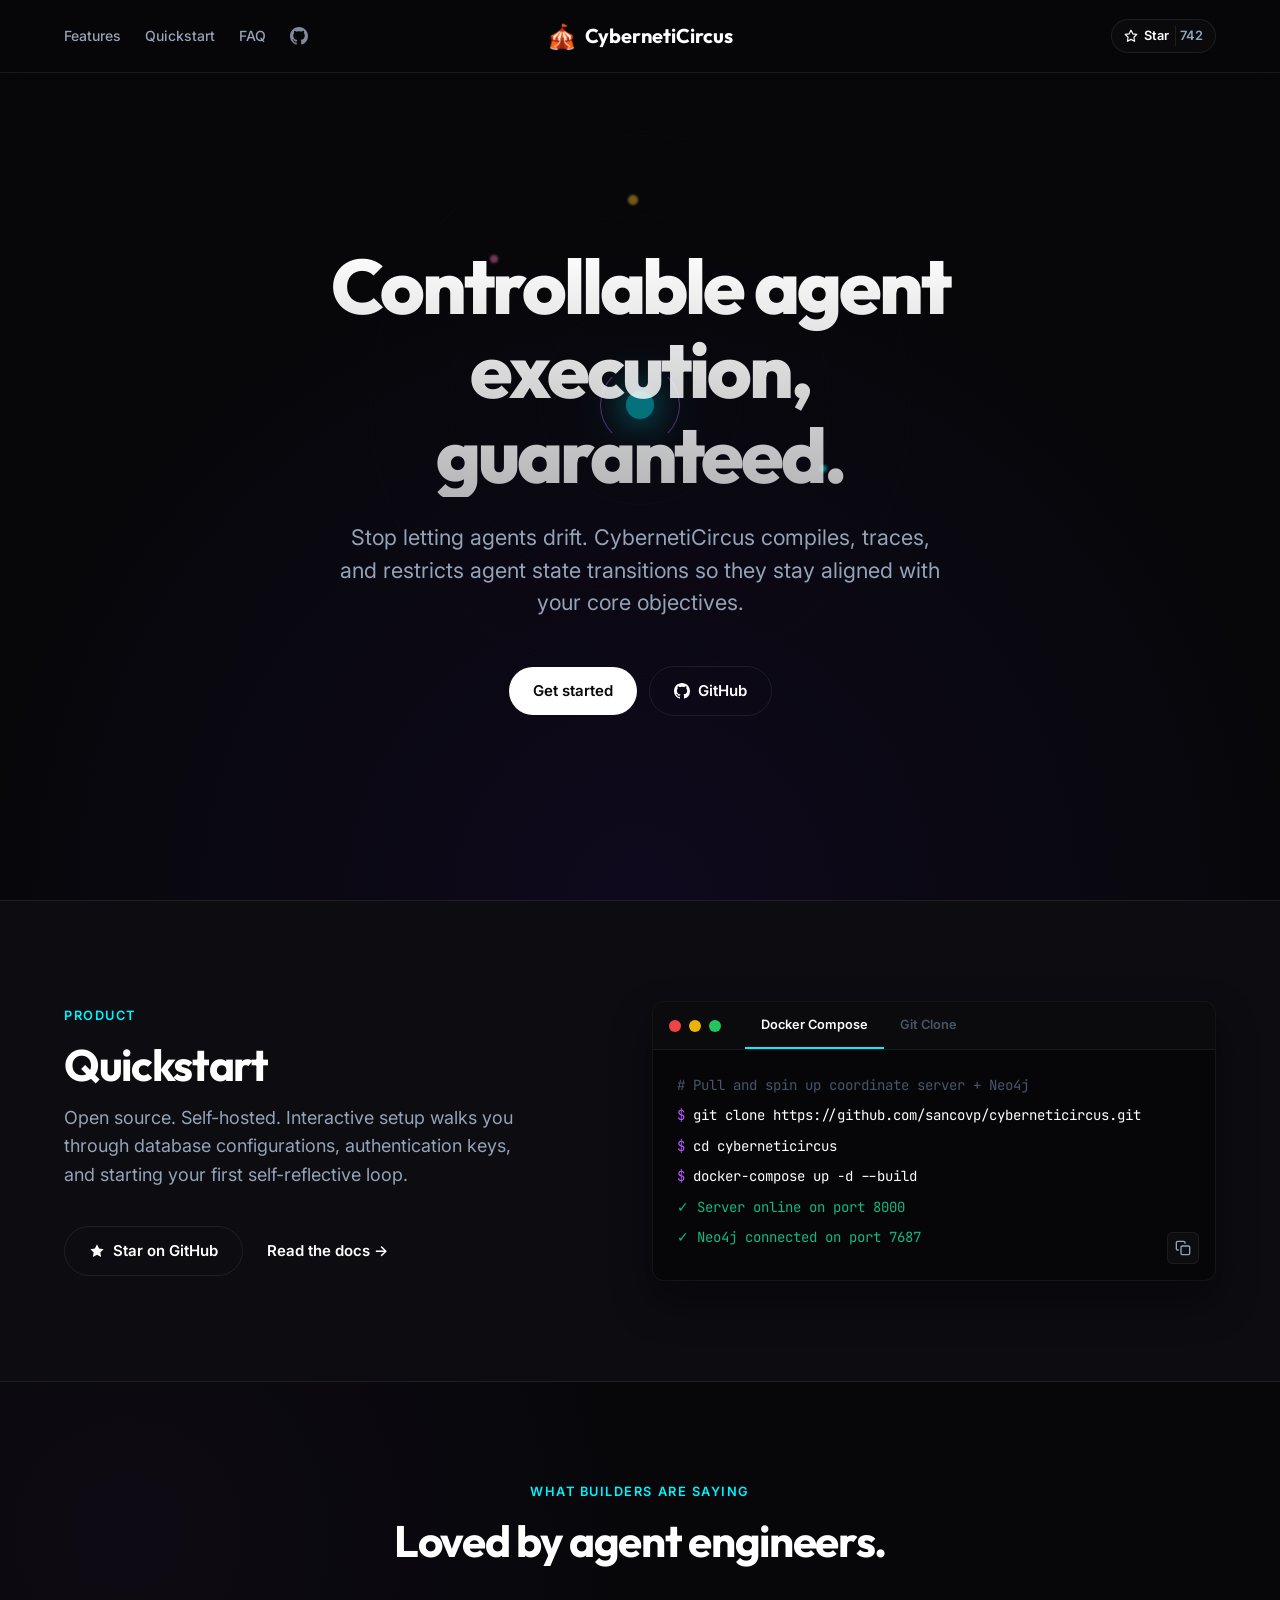
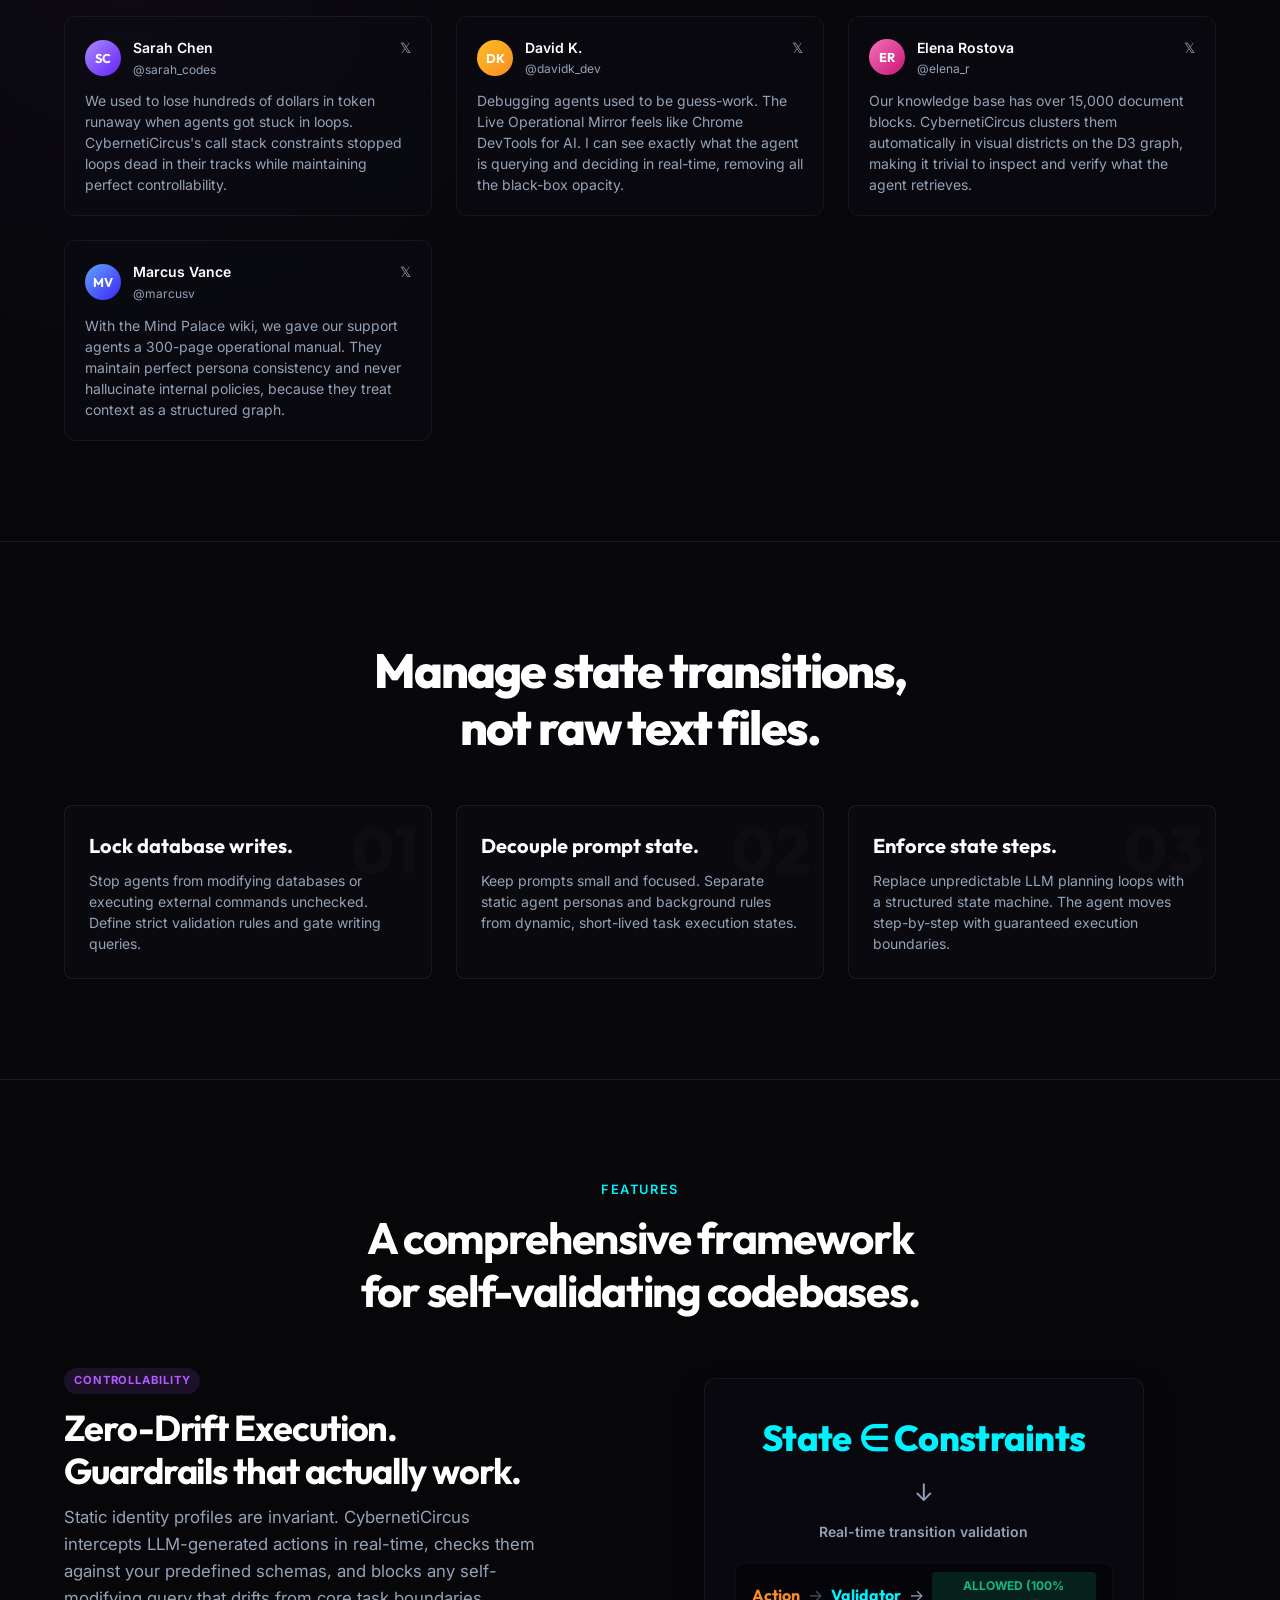
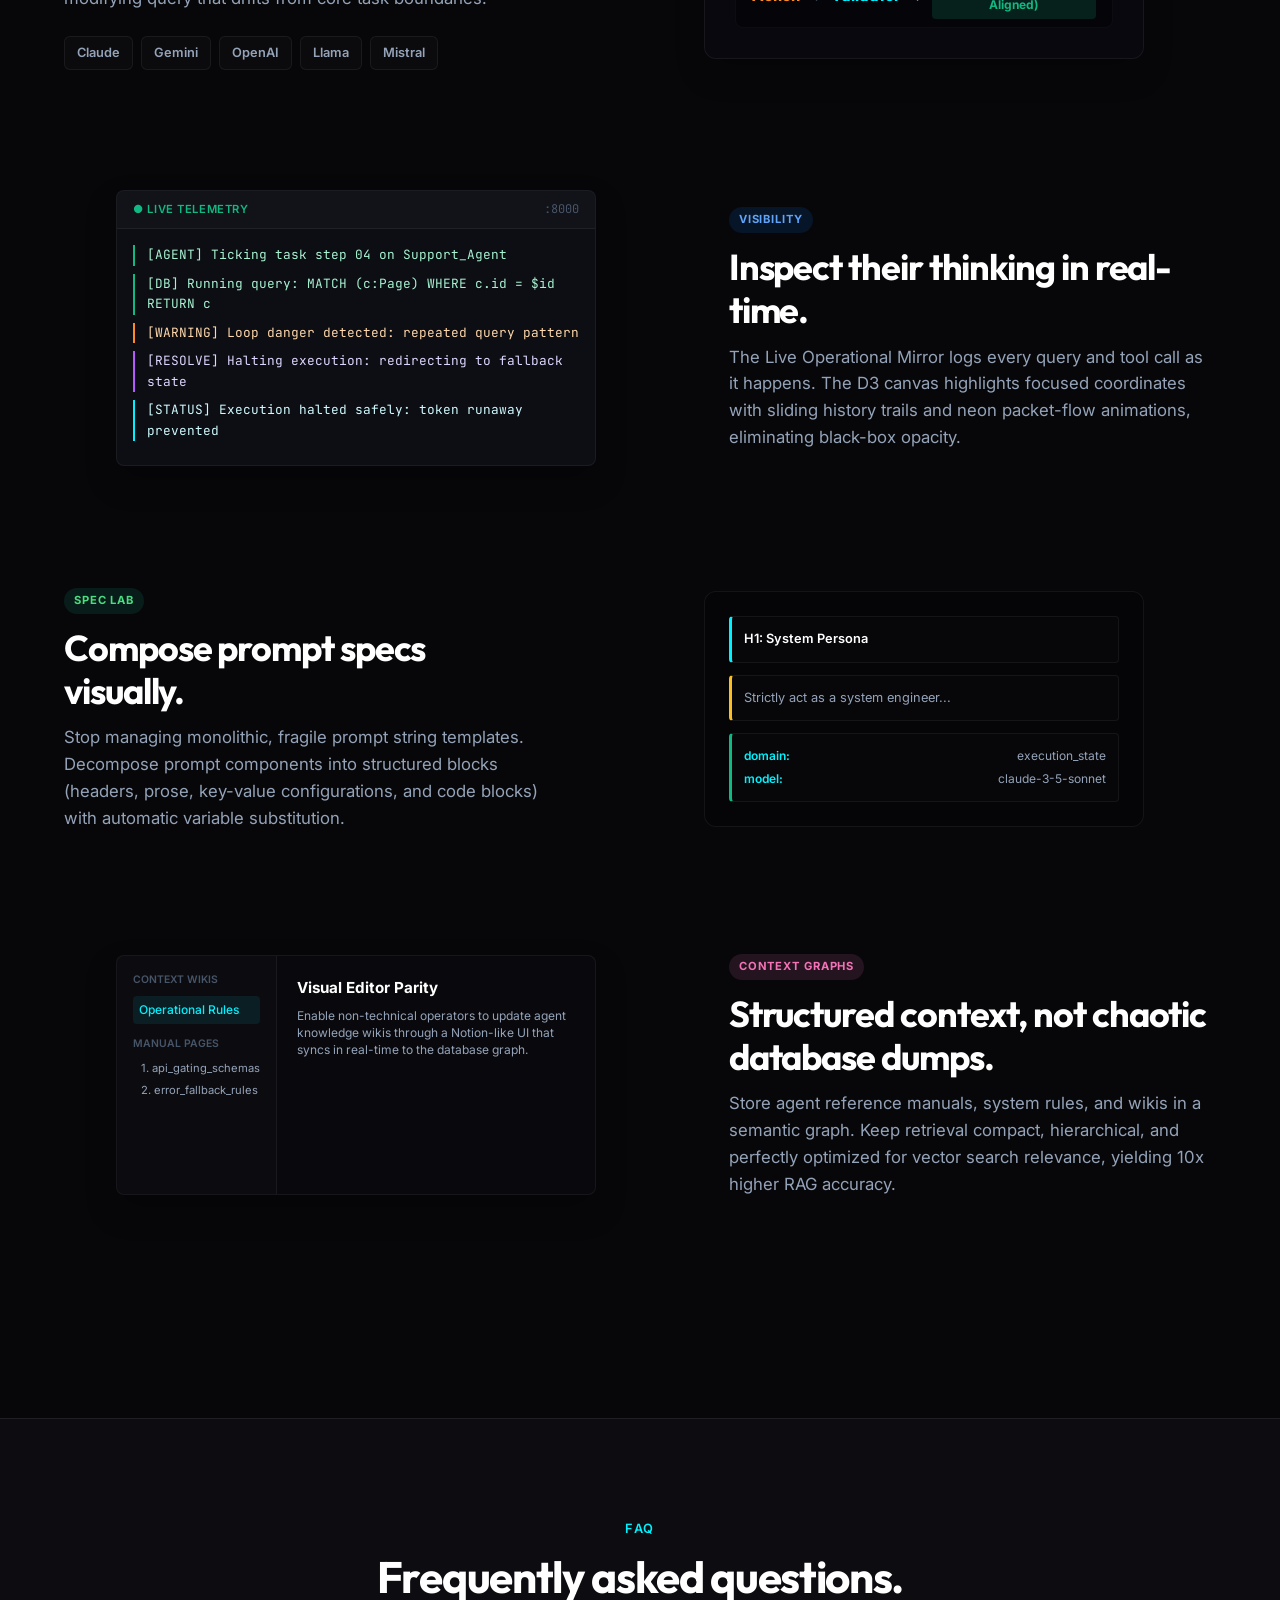
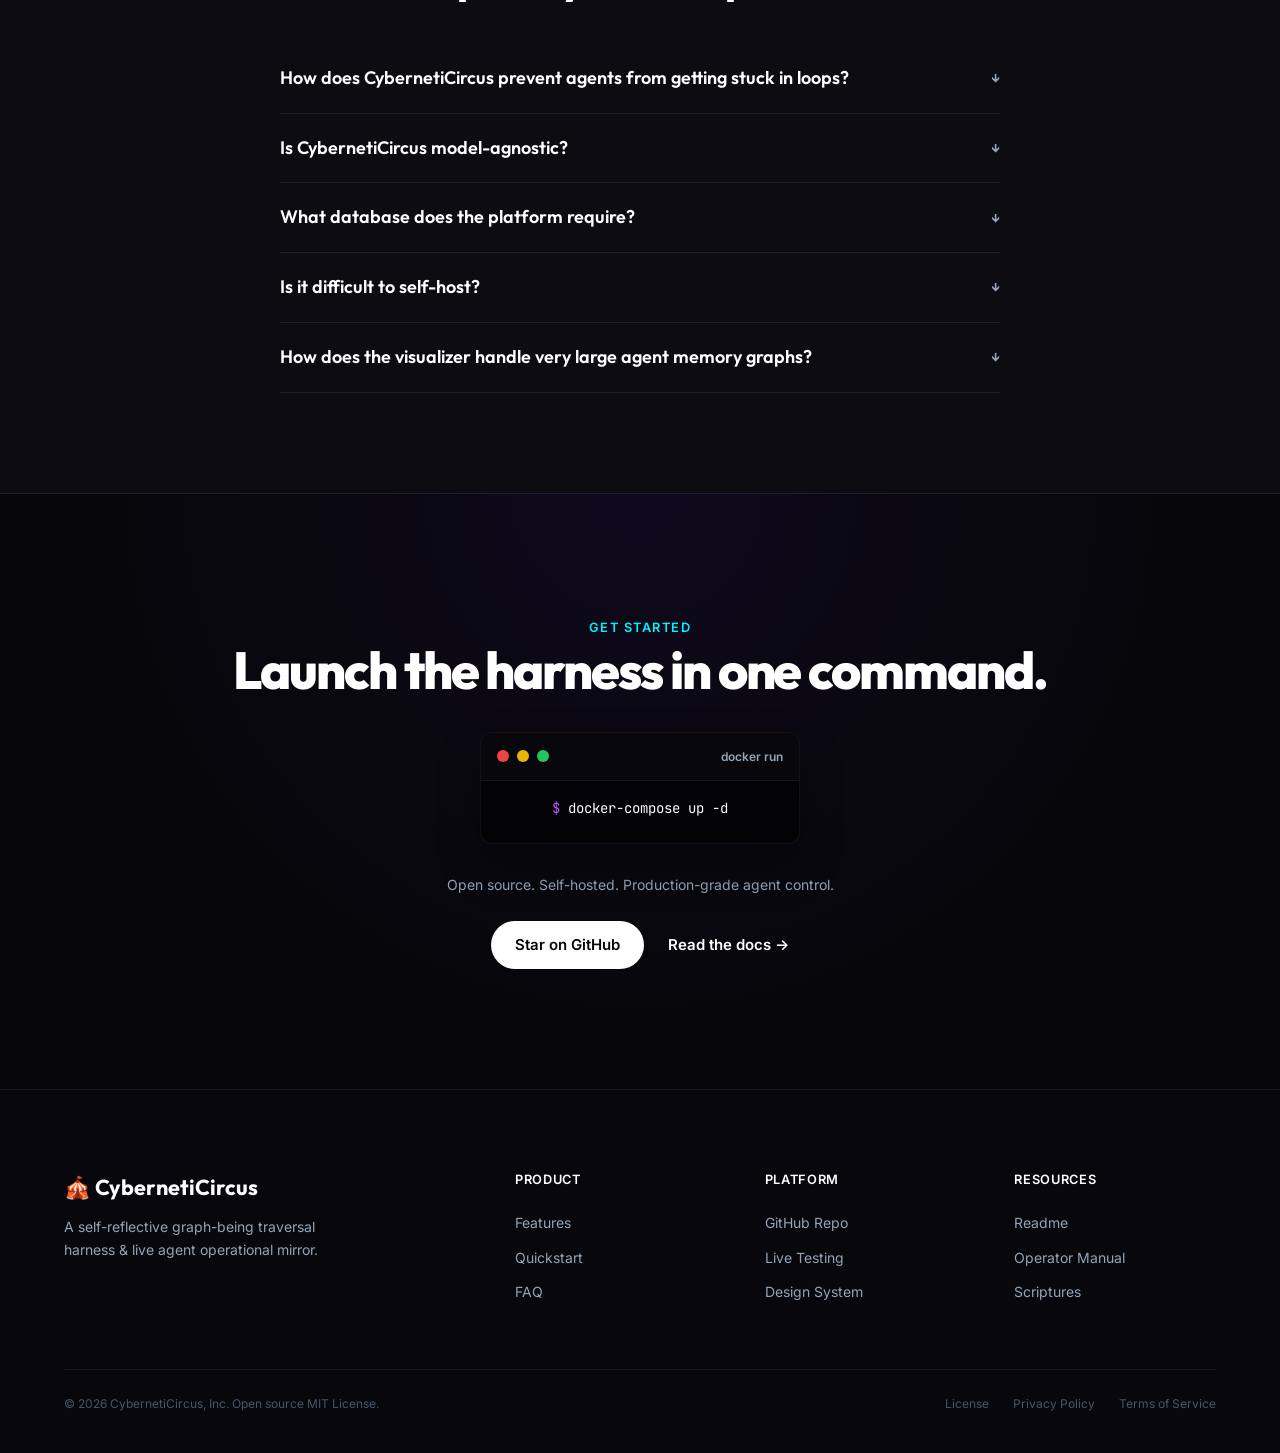
==== landing/index.html @ 1109c835 "feat(landing): add official belief-targeted landing page modeled after paperclip.ing" ====
<!DOCTYPE html>
<html lang="en" data-theme="dark">
<head>
    <meta charset="UTF-8">
    <meta name="viewport" content="width=device-width, initial-scale=1.0">
    <meta name="description" content="Controllable AI agent execution, guaranteed. Compile, trace, and restrict agent state transitions with the CybernetiCircus open-source self-hosted harness.">
    <title>CybernetiCircus – Controllable AI Agent Execution & Live Operational Mirror</title>
    <!-- Fonts -->
    <link rel="preconnect" href="https://fonts.googleapis.com">
    <link rel="preconnect" href="https://fonts.gstatic.com" crossorigin>
    <link href="https://fonts.googleapis.com/css2?family=Inter:wght@400;500;600&family=Outfit:wght@500;600;700;800&family=JetBrains+Mono:wght@400;500&display=swap" rel="stylesheet">
    <link rel="stylesheet" href="style.css">
</head>
<body>
    <!-- HEADER NAVBAR -->
    <nav class="navbar">
        <div class="navbar-inner">
            <div class="navbar-left">
                <a href="#features" class="navbar-link">Features</a>
                <a href="#quickstart" class="navbar-link">Quickstart</a>
                <a href="#faq" class="navbar-link">FAQ</a>
                <a href="https://github.com/sancovp/cyberneticircus" class="navbar-link navbar-link-icon" aria-label="GitHub" target="_blank">
                    <svg width="18" height="18" viewBox="0 0 24 24" fill="currentColor">
                        <path d="M12 0C5.37 0 0 5.37 0 12c0 5.31 3.435 9.795 8.205 11.385.6.105.825-.255.825-.57 0-.285-.015-1.23-.015-2.235-3.015.555-3.795-.735-4.035-1.41-.135-.345-.72-1.41-1.23-1.695-.42-.225-1.02-.78-.015-.795.945-.015 1.62.87 1.845 1.23 1.08 1.815 2.805 1.305 3.495.99.105-.78.42-1.305.765-1.605-2.67-.3-5.46-1.335-5.46-5.925 0-1.305.465-2.385 1.23-3.225-.12-.3-.54-1.53.12-3.18 0 0 1.005-.315 3.3 1.23.96-.27 1.98-.405 3-.405s2.04.135 3 .405c2.295-1.56 3.3-1.23 3.3-1.23.66 1.65.24 2.88.12 3.18.765.84 1.23 1.905 1.23 3.225 0 4.605-2.805 5.625-5.475 5.925.435.375.81 1.095.81 2.22 0 1.605-.015 2.895-.015 3.3 0 .315.225.69.825.57A12.02 12.02 0 0 0 24 12c0-6.63-5.37-12-12-12z"/>
                    </svg>
                </a>
            </div>
            <a href="#" class="navbar-logo">
                <span class="logo-emoji">🎪</span> CybernetiCircus
            </a>
            <div class="navbar-right">
                <a href="https://github.com/sancovp/cyberneticircus" class="navbar-cta" target="_blank">
                    <svg width="14" height="14" viewBox="0 0 24 24" fill="none" stroke="currentColor" stroke-width="2" stroke-linecap="round" stroke-linejoin="round">
                        <polygon points="12 2 15.09 8.26 22 9.27 17 14.14 18.18 21.02 12 17.77 5.82 21.02 7 14.14 2 9.27 8.91 8.26 12 2"/>
                    </svg>
                    Star <span class="navbar-cta-count">742</span>
                </a>
            </div>
        </div>
    </nav>

    <!-- HERO SECTION -->
    <section class="hero">
        <div class="hero-bg" aria-hidden="true">
            <!-- D3 concentric orbits animated simulation backdrop -->
            <div class="orbits-wrapper">
                <div class="orbit-center"></div>
                <div class="orbit-ring ring-1"></div>
                <div class="orbit-ring ring-2"></div>
                <div class="orbit-ring ring-3"></div>
                <div class="tech-scanner-bracket"></div>
                <!-- Floating particle orbs -->
                <div class="particle p-1"></div>
                <div class="particle p-2"></div>
                <div class="particle p-3"></div>
            </div>
        </div>

        <div class="hero-content">
            <h1 class="hero-title">Controllable agent execution,<br>guaranteed.</h1>
            <p class="hero-subtitle">Stop letting agents drift. CybernetiCircus compiles, traces, and restricts agent state transitions so they stay aligned with your core objectives.</p>
            <div class="hero-actions">
                <a href="#quickstart" class="btn btn-primary">Get started</a>
                <a href="https://github.com/sancovp/cyberneticircus" class="btn btn-secondary" target="_blank">
                    <svg width="16" height="16" viewBox="0 0 24 24" fill="currentColor" style="margin-right: 8px;">
                        <path d="M12 0C5.37 0 0 5.37 0 12c0 5.31 3.435 9.795 8.205 11.385.6.105.825-.255.825-.57 0-.285-.015-1.23-.015-2.235-3.015.555-3.795-.735-4.035-1.41-.135-.345-.72-1.41-1.23-1.695-.42-.225-1.02-.78-.015-.795.945-.015 1.62.87 1.845 1.23 1.08 1.815 2.805 1.305 3.495.99.105-.78.42-1.305.765-1.605-2.67-.3-5.46-1.335-5.46-5.925 0-1.305.465-2.385 1.23-3.225-.12-.3-.54-1.53.12-3.18 0 0 1.005-.315 3.3 1.23.96-.27 1.98-.405 3-.405s2.04.135 3 .405c2.295-1.56 3.3-1.23 3.3-1.23.66 1.65.24 2.88.12 3.18.765.84 1.23 1.905 1.23 3.225 0 4.605-2.805 5.625-5.475 5.925.435.375.81 1.095.81 2.22 0 1.605-.015 2.895-.015 3.3 0 .315.225.69.825.57A12.02 12.02 0 0 0 24 12c0-6.63-5.37-12-12-12z"/>
                    </svg>
                    GitHub
                </a>
            </div>
        </div>
    </section>

    <!-- QUICKSTART SECTION -->
    <section id="quickstart" class="quickstart-section">
        <div class="container">
            <div class="grid grid-2">
                <div class="quickstart-text">
                    <span class="section-label">PRODUCT</span>
                    <h2>Quickstart</h2>
                    <p class="section-description">Open source. Self-hosted. Interactive setup walks you through database configurations, authentication keys, and starting your first self-reflective loop.</p>
                    <div class="quickstart-actions">
                        <a href="https://github.com/sancovp/cyberneticircus" class="btn btn-secondary btn-icon" target="_blank">
                            <svg width="16" height="16" viewBox="0 0 24 24" fill="currentColor">
                                <polygon points="12 2 15.09 8.26 22 9.27 17 14.14 18.18 21.02 12 17.77 5.82 21.02 7 14.14 2 9.27 8.91 8.26 12 2"/>
                            </svg>
                            Star on GitHub
                        </a>
                        <a href="https://github.com/sancovp/cyberneticircus#quick-start--live-testing" class="docs-link" target="_blank">Read the docs &rarr;</a>
                    </div>
                </div>

                <!-- Terminal Mockup -->
                <div class="terminal-mockup">
                    <div class="terminal-header">
                        <div class="terminal-buttons">
                            <span class="t-btn close"></span>
                            <span class="t-btn minimize"></span>
                            <span class="t-btn expand"></span>
                        </div>
                        <div class="terminal-tabs">
                            <button class="terminal-tab active" data-tab="docker">Docker Compose</button>
                            <button class="terminal-tab" data-tab="git">Git Clone</button>
                        </div>
                    </div>
                    <div class="terminal-body">
                        <!-- Docker Tab -->
                        <div class="terminal-content active" id="terminal-docker">
                            <div class="code-line"><span class="c-comment"># Pull and spin up coordinate server + Neo4j</span></div>
                            <div class="code-line"><span class="c-prompt">$</span> <span class="c-cmd">git clone https://github.com/sancovp/cyberneticircus.git</span></div>
                            <div class="code-line"><span class="c-prompt">$</span> <span class="c-cmd">cd cyberneticircus</span></div>
                            <div class="code-line"><span class="c-prompt">$</span> <span class="c-cmd">docker-compose up -d --build</span></div>
                            <div class="code-line"><span class="c-success">✓ Server online on port 8000</span></div>
                            <div class="code-line"><span class="c-success">✓ Neo4j connected on port 7687</span></div>
                        </div>
                        <!-- Git Tab -->
                        <div class="terminal-content" id="terminal-git">
                            <div class="code-line"><span class="c-comment"># Install local python harness dependencies</span></div>
                            <div class="code-line"><span class="c-prompt">$</span> <span class="c-cmd">pip install -r requirements.txt</span></div>
                            <div class="code-line"><span class="c-prompt">$</span> <span class="c-cmd">python3 cyberneticircus/web_server.py</span></div>
                            <div class="code-line"><span class="c-success">✓ Hot-reload listening on http://localhost:8000</span></div>
                        </div>
                    </div>
                    <button class="terminal-copy-btn" id="terminal-copy-btn" title="Copy to clipboard">
                        <svg width="16" height="16" viewBox="0 0 24 24" fill="none" stroke="currentColor" stroke-width="2" stroke-linecap="round" stroke-linejoin="round">
                            <rect x="9" y="9" width="13" height="13" rx="2" ry="2"/>
                            <path d="M5 15H4a2 2 0 0 1-2-2V4a2 2 0 0 1 2-2h9a2 2 0 0 1 2 2v1"/>
                        </svg>
                    </button>
                </div>
            </div>
        </div>
    </section>

    <!-- TESTIMONIALS SECTION -->
    <section class="testimonials-section">
        <div class="container">
            <span class="section-label text-center block">WHAT BUILDERS ARE SAYING</span>
            <h2 class="text-center">Loved by agent engineers.</h2>
            
            <div class="testimonials-grid">
                <!-- Card 1 -->
                <div class="testimonial-card">
                    <div class="tc-header">
                        <div class="tc-user">
                            <div class="tc-avatar" style="background: linear-gradient(135deg, #a78bfa, #6721fa);">SC</div>
                            <div>
                                <h4 class="tc-name">Sarah Chen</h4>
                                <span class="tc-handle">@sarah_codes</span>
                            </div>
                        </div>
                        <span class="tc-icon">𝕏</span>
                    </div>
                    <p class="tc-text">We used to lose hundreds of dollars in token runaway when agents got stuck in loops. CybernetiCircus's call stack constraints stopped loops dead in their tracks while maintaining perfect controllability.</p>
                </div>

                <!-- Card 2 -->
                <div class="testimonial-card">
                    <div class="tc-header">
                        <div class="tc-user">
                            <div class="tc-avatar" style="background: linear-gradient(135deg, #fbbf24, #fb8b24);">DK</div>
                            <div>
                                <h4 class="tc-name">David K.</h4>
                                <span class="tc-handle">@davidk_dev</span>
                            </div>
                        </div>
                        <span class="tc-icon">𝕏</span>
                    </div>
                    <p class="tc-text">Debugging agents used to be guess-work. The Live Operational Mirror feels like Chrome DevTools for AI. I can see exactly what the agent is querying and deciding in real-time, removing all the black-box opacity.</p>
                </div>

                <!-- Card 3 -->
                <div class="testimonial-card">
                    <div class="tc-header">
                        <div class="tc-user">
                            <div class="tc-avatar" style="background: linear-gradient(135deg, #f472b6, #ca147b);">ER</div>
                            <div>
                                <h4 class="tc-name">Elena Rostova</h4>
                                <span class="tc-handle">@elena_r</span>
                            </div>
                        </div>
                        <span class="tc-icon">𝕏</span>
                    </div>
                    <p class="tc-text">Our knowledge base has over 15,000 document blocks. CybernetiCircus clusters them automatically in visual districts on the D3 graph, making it trivial to inspect and verify what the agent retrieves.</p>
                </div>

                <!-- Card 4 -->
                <div class="testimonial-card">
                    <div class="tc-header">
                        <div class="tc-user">
                            <div class="tc-avatar" style="background: linear-gradient(135deg, #60a5fa, #3c23fb);">MV</div>
                            <div>
                                <h4 class="tc-name">Marcus Vance</h4>
                                <span class="tc-handle">@marcusv</span>
                            </div>
                        </div>
                        <span class="tc-icon">𝕏</span>
                    </div>
                    <p class="tc-text">With the Mind Palace wiki, we gave our support agents a 300-page operational manual. They maintain perfect persona consistency and never hallucinate internal policies, because they treat context as a structured graph.</p>
                </div>
            </div>
        </div>
    </section>

    <!-- MOTIVATION ACCENT SECTION -->
    <section class="motivation-section">
        <div class="container text-center">
            <h2 class="motivation-title">Manage state transitions,<br>not raw text files.</h2>

            <div class="grid grid-3 mt-4">
                <div class="m-card">
                    <span class="m-card-num">01</span>
                    <h3>Lock database writes.</h3>
                    <p>Stop agents from modifying databases or executing external commands unchecked. Define strict validation rules and gate writing queries.</p>
                </div>
                <div class="m-card">
                    <span class="m-card-num">02</span>
                    <h3>Decouple prompt state.</h3>
                    <p>Keep prompts small and focused. Separate static agent personas and background rules from dynamic, short-lived task execution states.</p>
                </div>
                <div class="m-card">
                    <span class="m-card-num">03</span>
                    <h3>Enforce state steps.</h3>
                    <p>Replace unpredictable LLM planning loops with a structured state machine. The agent moves step-by-step with guaranteed execution boundaries.</p>
                </div>
            </div>
        </div>
    </section>

    <!-- FEATURES SECTION -->
    <section id="features" class="features-section">
        <div class="container">
            <span class="section-label text-center block">FEATURES</span>
            <h2 class="text-center">A comprehensive framework<br>for self-validating codebases.</h2>

            <!-- FEATURE 1: Zero-Drift Execution -->
            <div class="feature-row mt-4">
                <div class="feature-text">
                    <span class="feature-badge badge-lavender">CONTROLLABILITY</span>
                    <h3>Zero-Drift Execution.<br>Guardrails that actually work.</h3>
                    <p>Static identity profiles are invariant. CybernetiCircus intercepts LLM-generated actions in real-time, checks them against your predefined schemas, and blocks any self-modifying query that drifts from core task boundaries.</p>
                    <div class="icon-logos mt-2">
                        <div class="logo-box" title="Claude">Claude</div>
                        <div class="logo-box" title="Gemini">Gemini</div>
                        <div class="logo-box" title="OpenAI">OpenAI</div>
                        <div class="logo-box" title="Llama">Llama</div>
                        <div class="logo-box" title="Mistral">Mistral</div>
                    </div>
                </div>
                <div class="feature-visual">
                    <div class="formula-box">
                        <div class="formula-equation">State ∈ Constraints</div>
                        <div class="formula-arrow">&darr;</div>
                        <div class="formula-result">Real-time transition validation</div>
                        <!-- CSS transformation animation -->
                        <div class="transition-container">
                            <span class="letter j-layer">Action</span>
                            <span class="divider-slash">&rarr;</span>
                            <span class="letter ani-layer">Validator</span>
                            <span class="arrow-right">&rarr;</span>
                            <span class="badge-success">ALLOWED (100% Aligned)</span>
                        </div>
                    </div>
                </div>
            </div>

            <!-- FEATURE 2: Operational Mirror -->
            <div class="feature-row reverse mt-4">
                <div class="feature-text">
                    <span class="feature-badge badge-blue">VISIBILITY</span>
                    <h3>Inspect their thinking in real-time.</h3>
                    <p>The Live Operational Mirror logs every query and tool call as it happens. The D3 canvas highlights focused coordinates with sliding history trails and neon packet-flow animations, eliminating black-box opacity.</p>
                </div>
                <div class="feature-visual">
                    <div class="mirror-mockup">
                        <div class="mm-top">
                            <span class="mm-status">● LIVE TELEMETRY</span>
                            <span class="mm-port">:8000</span>
                        </div>
                        <div class="mm-body">
                            <div class="log-line success">[AGENT] Ticking task step 04 on Support_Agent</div>
                            <div class="log-line success">[DB] Running query: MATCH (c:Page) WHERE c.id = $id RETURN c</div>
                            <div class="log-line warning">[WARNING] Loop danger detected: repeated query pattern</div>
                            <div class="log-line action">[RESOLVE] Halting execution: redirecting to fallback state</div>
                            <div class="log-line info">[STATUS] Execution halted safely: token runaway prevented</div>
                        </div>
                    </div>
                </div>
            </div>

            <!-- FEATURE 3: Spec Lab Composer -->
            <div class="feature-row mt-4">
                <div class="feature-text">
                    <span class="feature-badge badge-green">SPEC LAB</span>
                    <h3>Compose prompt specs visually.</h3>
                    <p>Stop managing monolithic, fragile prompt string templates. Decompose prompt components into structured blocks (headers, prose, key-value configurations, and code blocks) with automatic variable substitution.</p>
                </div>
                <div class="feature-visual">
                    <div class="spec-lab-grid">
                        <div class="sl-block sl-header">H1: System Persona</div>
                        <div class="sl-block sl-text">Strictly act as a system engineer...</div>
                        <div class="sl-block sl-kv">
                            <div class="sl-kv-row"><span>domain:</span><span>execution_state</span></div>
                            <div class="sl-kv-row"><span>model:</span><span>claude-3-5-sonnet</span></div>
                        </div>
                    </div>
                </div>
            </div>

            <!-- FEATURE 4: Mind Palace Wiki -->
            <div class="feature-row reverse mt-4">
                <div class="feature-text">
                    <span class="feature-badge badge-pink">CONTEXT GRAPHS</span>
                    <h3>Structured context, not chaotic database dumps.</h3>
                    <p>Store agent reference manuals, system rules, and wikis in a semantic graph. Keep retrieval compact, hierarchical, and perfectly optimized for vector search relevance, yielding 10x higher RAG accuracy.</p>
                </div>
                <div class="feature-visual">
                    <div class="mindpalace-mockup">
                        <div class="mp-sidebar">
                            <div class="mp-section-title">Context Wikis</div>
                            <div class="mp-item active">Operational Rules</div>
                            <div class="mp-section-title">Manual Pages</div>
                            <div class="mp-subitem">1. api_gating_schemas</div>
                            <div class="mp-subitem">2. error_fallback_rules</div>
                        </div>
                        <div class="mp-body">
                            <h4>Visual Editor Parity</h4>
                            <p>Enable non-technical operators to update agent knowledge wikis through a Notion-like UI that syncs in real-time to the database graph.</p>
                        </div>
                    </div>
                </div>
            </div>
        </div>
    </section>

    <!-- FAQ SECTION -->
    <section id="faq" class="faq-section">
        <div class="container">
            <span class="section-label text-center block">FAQ</span>
            <h2 class="text-center">Frequently asked questions.</h2>

            <div class="faq-accordion">
                <details class="faq-item">
                    <summary class="faq-question">How does CybernetiCircus prevent agents from getting stuck in loops? <span class="faq-arrow">&darr;</span></summary>
                    <div class="faq-answer">
                        <p>We wrap agent actions in structured state machine traversal steps. If an agent repeats queries or exceeds pre-defined turn boundaries, the call stack is automatically halted or redirected to a fallback state, preventing runaway token costs.</p>
                    </div>
                </details>

                <details class="faq-item">
                    <summary class="faq-question">Is CybernetiCircus model-agnostic? <span class="faq-arrow">&darr;</span></summary>
                    <div class="faq-answer">
                        <p>Yes. It operates as an execution middleware layer. You can use any foundation LLM (Claude, Gemini, OpenAI, or local models) to generate decisions, while CybernetiCircus validates and tracks state transitions in the graph database.</p>
                    </div>
                </details>

                <details class="faq-item">
                    <summary class="faq-question">What database does the platform require? <span class="faq-arrow">&darr;</span></summary>
                    <div class="faq-answer">
                        <p>It runs natively on Neo4j to store agent identities, state machines, and wiki pages as a unified graph. This allows the visualizer to map relationships and page satellite clusters dynamically.</p>
                    </div>
                </details>

                <details class="faq-item">
                    <summary class="faq-question">Is it difficult to self-host? <span class="faq-arrow">&darr;</span></summary>
                    <div class="faq-answer">
                        <p>No. The entire system is packaged in a single-command docker-compose stack. Running <code>docker-compose up -d --build</code> boots the web server, D3 visualizer canvas, and Neo4j database instances instantly.</p>
                    </div>
                </details>

                <details class="faq-item">
                    <summary class="faq-question">How does the visualizer handle very large agent memory graphs? <span class="faq-arrow">&darr;</span></summary>
                    <div class="faq-answer">
                        <p>It uses specialized D3 clustering forces to organize wiki pages, document blocks, and agent state nodes into visual districts, preventing the layout from becoming a cluttered hairball and keeping retrieval fast.</p>
                    </div>
                </details>
            </div>
        </div>
    </section>

    <!-- FOOTER HERO CTA -->
    <section class="footer-cta">
        <div class="container text-center">
            <span class="section-label">GET STARTED</span>
            <h2>Launch the harness in one command.</h2>
            
            <div class="terminal-mockup footer-terminal">
                <div class="terminal-header">
                    <div class="terminal-buttons">
                        <span class="t-btn close"></span>
                        <span class="t-btn minimize"></span>
                        <span class="t-btn expand"></span>
                    </div>
                    <span class="terminal-title">docker run</span>
                </div>
                <div class="terminal-body">
                    <div class="code-line"><span class="c-prompt">$</span> <span class="c-cmd">docker-compose up -d</span></div>
                </div>
            </div>

            <p class="footer-cta-sub text-center">Open source. Self-hosted. Production-grade agent control.</p>
            <div class="footer-cta-actions">
                <a href="https://github.com/sancovp/cyberneticircus" class="btn btn-primary" target="_blank">Star on GitHub</a>
                <a href="https://github.com/sancovp/cyberneticircus#readme" class="docs-link" target="_blank">Read the docs &rarr;</a>
            </div>
        </div>
    </section>

    <!-- FOOTER -->
    <footer class="footer">
        <div class="container">
            <div class="footer-columns">
                <div class="footer-col brand">
                    <span class="footer-wordmark">🎪 CybernetiCircus</span>
                    <p class="footer-description">A self-reflective graph-being traversal harness & live agent operational mirror.</p>
                </div>
                <div class="footer-col">
                    <h5 class="footer-col-heading">Product</h5>
                    <a href="#features">Features</a>
                    <a href="#quickstart">Quickstart</a>
                    <a href="#faq">FAQ</a>
                </div>
                <div class="footer-col">
                    <h5 class="footer-col-heading">Platform</h5>
                    <a href="https://github.com/sancovp/cyberneticircus" target="_blank">GitHub Repo</a>
                    <a href="https://github.com/sancovp/cyberneticircus#quick-start--live-testing" target="_blank">Live Testing</a>
                    <a href="https://github.com/sancovp/cyberneticircus/blob/main/DESIGN.md" target="_blank">Design System</a>
                </div>
                <div class="footer-col">
                    <h5 class="footer-col-heading">Resources</h5>
                    <a href="https://github.com/sancovp/cyberneticircus/blob/main/README.md" target="_blank">Readme</a>
                    <a href="https://github.com/sancovp/cyberneticircus/blob/main/OPERATOR_MANUAL.md" target="_blank">Operator Manual</a>
                    <a href="https://github.com/sancovp/cyberneticircus/blob/main/MYTH.md" target="_blank">Scriptures</a>
                </div>
            </div>

            <div class="footer-bottom">
                <span class="footer-copy">&copy; 2026 CybernetiCircus, Inc. Open source MIT License.</span>
                <div class="footer-bottom-links">
                    <a href="https://github.com/sancovp/cyberneticircus/blob/main/LICENSE" target="_blank">License</a>
                    <a href="#">Privacy Policy</a>
                    <a href="#">Terms of Service</a>
                </div>
            </div>
        </div>
    </footer>

    <!-- INTERACTIVE TAB & COPY SCRIPT -->
    <script>
        // Terminal Tab Switching
        document.querySelectorAll('.terminal-tab').forEach(tab => {
            tab.addEventListener('click', () => {
                // Remove active classes
                document.querySelectorAll('.terminal-tab').forEach(t => t.classList.remove('active'));
                document.querySelectorAll('.terminal-content').forEach(c => c.classList.remove('active'));
                
                // Add active to current
                tab.classList.add('active');
                const target = tab.dataset.tab;
                document.getElementById(`terminal-${target}`).classList.add('active');
            });
        });

        // Copy Terminal Command
        const copyBtn = document.getElementById('terminal-copy-btn');
        if (copyBtn) {
            copyBtn.addEventListener('click', () => {
                const activeContent = document.querySelector('.terminal-content.active');
                if (activeContent) {
                    // Extract commands (lines starting with $)
                    const commands = Array.from(activeContent.querySelectorAll('.code-line'))
                        .map(line => line.textContent)
                        .filter(text => text.startsWith('$'))
                        .map(text => text.substring(2).trim())
                        .join('\n');
                        
                    navigator.clipboard.writeText(commands).then(() => {
                        const originalSvg = copyBtn.innerHTML;
                        // Show check icon
                        copyBtn.innerHTML = `
                            <svg width="16" height="16" viewBox="0 0 24 24" fill="none" stroke="#10b981" stroke-width="2" stroke-linecap="round" stroke-linejoin="round">
                                <polyline points="20 6 9 17 4 12"/>
                            </svg>
                        `;
                        setTimeout(() => {
                            copyBtn.innerHTML = originalSvg;
                        }, 2000);
                    }).catch(err => {
                        console.error('Failed to copy command:', err);
                    });
                }
            });
        }
    </script>
</body>
</html>
---- landing/style.css ----
/* ============================================================================
   CYBERNETICIRCUS LANDING PAGE STYLESHEET
   ============================================================================ */

:root {
    /* Color Palette */
    --bg: #07070a;
    --card-bg: rgba(13, 13, 22, 0.45);
    --card-border: rgba(255, 255, 255, 0.06);
    --ink-t: #ffffff;
    --mono: #94a3b8;
    --mono-dark: #475569;
    --rule: rgba(255, 255, 255, 0.08);
    
    /* Gnostic Neon Accent Spectrum */
    --neon-cyan: #00f2fe;
    --neon-lavender: #b45aff;
    --neon-pink: #f472b6;
    --neon-yellow: #fbbf24;
    --neon-blue: #3c23fb;
    --neon-orange: #fb8b24;
    
    /* Typography */
    --font-sans: 'Inter', sans-serif;
    --font-title: 'Outfit', sans-serif;
    --font-mono: 'JetBrains Mono', monospace;
    
    /* Spacing & Transitions */
    --space-sm: 0.75rem;
    --space-md: 1.5rem;
    --space-lg: 3rem;
    --t-smooth: cubic-bezier(0.16, 1, 0.3, 1);
}

/* ============================================================================
   RESET & BASICS
   ============================================================================ */
* {
    margin: 0;
    padding: 0;
    box-sizing: border-box;
}

html {
    scroll-behavior: smooth;
    background-color: var(--bg);
    color: var(--ink-t);
    font-family: var(--font-sans);
    line-height: 1.6;
    -webkit-font-smoothing: antialiased;
}

body {
    overflow-x: hidden;
}

a {
    color: inherit;
    text-decoration: none;
}

.container {
    max-width: 1200px;
    margin: 0 auto;
    padding: 0 var(--space-md);
    width: 100%;
}

.grid {
    display: grid;
    gap: var(--space-md);
}

.grid-2 {
    grid-template-columns: repeat(2, 1fr);
}

.grid-3 {
    grid-template-columns: repeat(3, 1fr);
}

.text-center { text-align: center; }
.block { display: block; }
.mt-1 { margin-top: var(--space-sm); }
.mt-2 { margin-top: var(--space-md); }
.mt-4 { margin-top: var(--space-lg); }
.full-width { width: 100%; }

/* ============================================================================
   BUTTONS
   ============================================================================ */
.btn {
    display: inline-flex;
    align-items: center;
    justify-content: center;
    padding: 0.75rem 1.5rem;
    border-radius: 9999px;
    font-weight: 600;
    font-family: var(--font-sans);
    font-size: 0.9375rem;
    transition: all 0.2s var(--t-smooth);
    cursor: pointer;
}

.btn-primary {
    background-color: var(--ink-t);
    color: var(--bg);
}

.btn-primary:hover {
    background-color: #e2e8f0;
    transform: translateY(-1px);
    box-shadow: 0 0 20px rgba(255, 255, 255, 0.15);
}

.btn-secondary {
    background-color: transparent;
    border: 1px solid var(--rule);
    color: var(--ink-t);
}

.btn-secondary:hover {
    background-color: rgba(255, 255, 255, 0.04);
    border-color: var(--mono);
    transform: translateY(-1px);
}

.btn-icon {
    gap: 8px;
}

/* ============================================================================
   STICKY NAVBAR
   ============================================================================ */
.navbar {
    position: fixed;
    top: 0;
    left: 0;
    width: 100%;
    z-index: 1000;
    background: rgba(7, 7, 10, 0.65);
    backdrop-filter: blur(16px);
    -webkit-backdrop-filter: blur(16px);
    border-bottom: 1px solid var(--rule);
    transition: background 0.3s ease;
}

.navbar-inner {
    max-width: 1200px;
    margin: 0 auto;
    padding: 0 var(--space-md);
    height: 72px;
    display: flex;
    align-items: center;
    justify-content: space-between;
}

.navbar-left {
    display: flex;
    align-items: center;
    gap: var(--space-md);
}

.navbar-link {
    font-size: 0.875rem;
    color: var(--mono);
    font-weight: 500;
    transition: color 0.15s ease;
    display: flex;
    align-items: center;
}

.navbar-link:hover {
    color: var(--ink-t);
}

.navbar-link-icon {
    color: var(--mono);
    opacity: 0.85;
}

.navbar-link-icon:hover {
    opacity: 1;
}

.navbar-logo {
    font-family: var(--font-title);
    font-size: 1.25rem;
    font-weight: 700;
    color: var(--ink-t);
    display: flex;
    align-items: center;
    gap: 8px;
    position: absolute;
    left: 50%;
    transform: translateX(-50%);
}

.logo-emoji {
    font-size: 1.5rem;
}

.navbar-right {
    display: flex;
    align-items: center;
}

.navbar-cta {
    display: inline-flex;
    align-items: center;
    gap: 6px;
    font-size: 0.8rem;
    font-weight: 600;
    padding: 6px 12px;
    border: 1px solid var(--rule);
    border-radius: 9999px;
    background: rgba(255, 255, 255, 0.02);
    transition: all 0.2s var(--t-smooth);
}

.navbar-cta:hover {
    background: rgba(255, 255, 255, 0.05);
    border-color: var(--neon-cyan);
    box-shadow: 0 0 10px rgba(0, 242, 254, 0.2);
}

.navbar-cta-count {
    color: var(--mono);
    padding-left: 4px;
    border-left: 1px solid var(--rule);
}

/* ============================================================================
   HERO SECTION
   ============================================================================ */
.hero {
    min-height: 100vh;
    padding-top: 140px;
    padding-bottom: 80px;
    display: flex;
    align-items: center;
    justify-content: center;
    position: relative;
    text-align: center;
    background: radial-gradient(circle at center bottom, rgba(103, 33, 250, 0.08) 0%, transparent 60%);
}

.hero-bg {
    position: absolute;
    inset: 0;
    z-index: 1;
    overflow: hidden;
    pointer-events: none;
}

/* D3 Concentric Orbits Simulation */
.orbits-wrapper {
    position: absolute;
    top: 45%;
    left: 50%;
    transform: translate(-50%, -50%);
    width: 600px;
    height: 600px;
    opacity: 0.45;
}

.orbit-center {
    position: absolute;
    top: 50%;
    left: 50%;
    transform: translate(-50%, -50%);
    width: 28px;
    height: 28px;
    border-radius: 50%;
    background-color: var(--neon-cyan);
    box-shadow: 0 0 30px var(--neon-cyan), 0 0 60px var(--neon-cyan);
    animation: pulseCenter 3s infinite ease-in-out;
}

.orbit-ring {
    position: absolute;
    top: 50%;
    left: 50%;
    border-radius: 50%;
    border: 1px dashed rgba(255, 255, 255, 0.04);
    transform: translate(-50%, -50%);
}

.ring-1 {
    width: 200px;
    height: 200px;
    border-style: solid;
    border-color: rgba(255, 255, 255, 0.03);
    animation: rotateCw 20s linear infinite;
}

.ring-2 {
    width: 380px;
    height: 380px;
    animation: rotateCcw 35s linear infinite;
}

.ring-3 {
    width: 540px;
    height: 540px;
    animation: rotateCw 50s linear infinite;
}

.tech-scanner-bracket {
    position: absolute;
    top: 50%;
    left: 50%;
    transform: translate(-50%, -50%);
    width: 80px;
    height: 80px;
    border: 1px solid var(--neon-lavender);
    border-radius: 50%;
    border-top-color: transparent;
    border-bottom-color: transparent;
    animation: rotateCcw 5s linear infinite;
}

.particle {
    position: absolute;
    border-radius: 50%;
    filter: blur(1px);
}

.p-1 {
    width: 8px;
    height: 8px;
    background-color: var(--neon-pink);
    top: 25%;
    left: 25%;
    animation: orbit1 15s linear infinite;
    transform-origin: 150px 150px;
}

.p-2 {
    width: 10px;
    height: 10px;
    background-color: var(--neon-yellow);
    top: 15%;
    left: 48%;
    animation: orbit2 22s linear infinite;
    transform-origin: 20px 210px;
}

.p-3 {
    width: 7px;
    height: 7px;
    background-color: var(--neon-cyan);
    top: 60%;
    left: 80%;
    animation: orbit3 28s linear infinite;
    transform-origin: -180px -60px;
}

@keyframes pulseCenter {
    0%, 100% { transform: translate(-50%, -50%) scale(1); opacity: 0.95; }
    50% { transform: translate(-50%, -50%) scale(1.15); opacity: 1; }
}

@keyframes rotateCw {
    from { transform: translate(-50%, -50%) rotate(0deg); }
    to { transform: translate(-50%, -50%) rotate(360deg); }
}

@keyframes rotateCcw {
    from { transform: translate(-50%, -50%) rotate(360deg); }
    to { transform: translate(-50%, -50%) rotate(0deg); }
}

.hero-content {
    position: relative;
    z-index: 10;
    max-width: 840px;
    margin: 0 auto;
    padding: 0 var(--space-md);
}

.hero-title {
    font-family: var(--font-title);
    font-size: clamp(3.2rem, 7vw, 4.8rem);
    font-weight: 800;
    line-height: 1.1;
    letter-spacing: -0.04em;
    background: linear-gradient(180deg, var(--ink-t) 0%, rgba(255, 255, 255, 0.7) 100%);
    -webkit-background-clip: text;
    -webkit-text-fill-color: transparent;
    margin-bottom: var(--space-md);
}

.hero-subtitle {
    font-size: clamp(1.125rem, 2.5vw, 1.35rem);
    color: var(--mono);
    max-width: 620px;
    margin: 0 auto var(--space-lg);
    line-height: 1.5;
}

.hero-actions {
    display: flex;
    align-items: center;
    justify-content: center;
    gap: var(--space-sm);
}

/* ============================================================================
   SECTIONS GENERAL
   ============================================================================ */
section {
    padding: 100px 0;
    position: relative;
}

.section-label {
    font-family: var(--font-sans);
    font-size: 0.8rem;
    font-weight: 600;
    letter-spacing: 0.12em;
    color: var(--neon-cyan);
    margin-bottom: var(--space-sm);
    text-transform: uppercase;
}

h2 {
    font-family: var(--font-title);
    font-size: clamp(2rem, 4.5vw, 2.75rem);
    font-weight: 700;
    letter-spacing: -0.03em;
    line-height: 1.2;
    margin-bottom: var(--space-sm);
}

.section-description {
    font-size: 1.125rem;
    color: var(--mono);
    margin-bottom: var(--space-md);
    max-width: 480px;
}

/* ============================================================================
   QUICKSTART & TERMINAL MOCKUP
   ============================================================================ */
.quickstart-section {
    background-color: #0c0c11;
    border-top: 1px solid var(--rule);
    border-bottom: 1px solid var(--rule);
}

.quickstart-text {
    display: flex;
    flex-direction: column;
    justify-content: center;
}

.quickstart-actions {
    display: flex;
    align-items: center;
    gap: var(--space-md);
    margin-top: var(--space-sm);
}

.docs-link {
    font-weight: 600;
    font-size: 0.9375rem;
    color: var(--ink-t);
    transition: color 0.15s ease;
}

.docs-link:hover {
    color: var(--neon-cyan);
}

/* Terminal Styles */
.terminal-mockup {
    background: rgba(0, 0, 0, 0.45);
    border: 1px solid var(--card-border);
    border-radius: 12px;
    overflow: hidden;
    position: relative;
    box-shadow: 0 20px 40px rgba(0, 0, 0, 0.35);
}

.terminal-header {
    height: 48px;
    background: rgba(255, 255, 255, 0.02);
    border-bottom: 1px solid var(--card-border);
    display: flex;
    align-items: center;
    padding: 0 16px;
}

.terminal-buttons {
    display: flex;
    gap: 8px;
}

.t-btn {
    width: 12px;
    height: 12px;
    border-radius: 50%;
    display: block;
}

.t-btn.close { background: #ef4444; }
.t-btn.minimize { background: #eab308; }
.t-btn.expand { background: #22c55e; }

.terminal-tabs {
    display: flex;
    margin-left: 24px;
    height: 100%;
}

.terminal-tab {
    background: transparent;
    border: none;
    color: var(--mono-dark);
    padding: 0 16px;
    height: 100%;
    font-family: var(--font-sans);
    font-size: 0.8rem;
    font-weight: 600;
    cursor: pointer;
    border-bottom: 2px solid transparent;
    transition: all 0.2s ease;
}

.terminal-tab.active {
    color: var(--ink-t);
    border-bottom-color: var(--neon-cyan);
}

.terminal-body {
    padding: 24px;
    font-family: var(--font-mono);
    font-size: 0.875rem;
    min-height: 180px;
}

.terminal-content {
    display: none;
}

.terminal-content.active {
    display: block;
}

.code-line {
    margin-bottom: 8px;
    white-space: pre-wrap;
}

.c-comment { color: var(--mono-dark); }
.c-prompt { color: var(--neon-lavender); user-select: none; }
.c-cmd { color: var(--ink-t); }
.c-success { color: #10b981; }

.terminal-copy-btn {
    position: absolute;
    right: 16px;
    bottom: 16px;
    background: rgba(255, 255, 255, 0.03);
    border: 1px solid var(--card-border);
    border-radius: 6px;
    width: 32px;
    height: 32px;
    display: flex;
    align-items: center;
    justify-content: center;
    cursor: pointer;
    color: var(--mono);
    transition: all 0.15s ease;
}

.terminal-copy-btn:hover {
    color: var(--ink-t);
    border-color: var(--mono);
    background: rgba(255, 255, 255, 0.06);
}

/* ============================================================================
   TESTIMONIALS SECTION
   ============================================================================ */
.testimonials-section {
    background: radial-gradient(circle at 10% 20%, rgba(180, 90, 255, 0.04) 0%, transparent 40%);
}

.testimonials-grid {
    display: grid;
    grid-template-columns: repeat(auto-fill, minmax(280px, 1fr));
    gap: var(--space-md);
    margin-top: var(--space-lg);
}

.testimonial-card {
    background: var(--card-bg);
    border: 1px solid var(--card-border);
    border-radius: 12px;
    padding: 20px;
    backdrop-filter: blur(8px);
    transition: transform 0.2s var(--t-smooth), border-color 0.2s ease;
}

.testimonial-card:hover {
    transform: translateY(-2px);
    border-color: rgba(255, 255, 255, 0.12);
}

.tc-header {
    display: flex;
    justify-content: space-between;
    align-items: flex-start;
    margin-bottom: var(--space-sm);
}

.tc-user {
    display: flex;
    align-items: center;
    gap: 12px;
}

.tc-avatar {
    width: 36px;
    height: 36px;
    border-radius: 50%;
    display: flex;
    align-items: center;
    justify-content: center;
    font-weight: 700;
    font-size: 0.8rem;
    font-family: var(--font-title);
    color: var(--ink-t);
}

.tc-name {
    font-size: 0.875rem;
    font-weight: 600;
    color: var(--ink-t);
}

.tc-handle {
    font-size: 0.75rem;
    color: var(--mono);
    display: block;
}

.tc-icon {
    font-size: 0.875rem;
    color: var(--mono);
}

.tc-text {
    font-size: 0.875rem;
    color: var(--mono);
    line-height: 1.5;
}

/* ============================================================================
   MOTIVATION ACCENTS SECTION
   ============================================================================ */
.motivation-section {
    background-color: #08080c;
    border-top: 1px solid var(--rule);
    border-bottom: 1px solid var(--rule);
}

.motivation-title {
    font-family: var(--font-title);
    font-size: clamp(2.2rem, 5vw, 3rem);
    font-weight: 800;
    letter-spacing: -0.04em;
}

.m-card {
    text-align: left;
    padding: var(--space-md);
    background: rgba(255, 255, 255, 0.01);
    border: 1px solid var(--card-border);
    border-radius: 8px;
    position: relative;
    overflow: hidden;
}

.m-card-num {
    font-family: var(--font-title);
    font-size: 4rem;
    font-weight: 800;
    line-height: 1;
    color: rgba(255, 255, 255, 0.02);
    position: absolute;
    right: 12px;
    top: 12px;
    user-select: none;
}

.m-card h3 {
    font-family: var(--font-title);
    font-size: 1.25rem;
    font-weight: 700;
    color: var(--ink-t);
    margin-bottom: 8px;
}

.m-card p {
    font-size: 0.875rem;
    color: var(--mono);
    line-height: 1.5;
}

/* ============================================================================
   FEATURES SECTION
   ============================================================================ */
.features-section {
    background-color: var(--bg);
}

.feature-row {
    display: flex;
    align-items: center;
    gap: 80px;
    margin-bottom: 120px;
}

.feature-row.reverse {
    flex-direction: row-reverse;
}

.feature-text {
    flex: 1;
}

.feature-visual {
    flex: 1.2;
    display: flex;
    justify-content: center;
    align-items: center;
}

.feature-badge {
    display: inline-block;
    padding: 4px 10px;
    border-radius: 9999px;
    font-size: 0.7rem;
    font-weight: 700;
    letter-spacing: 0.08em;
    margin-bottom: var(--space-sm);
    text-transform: uppercase;
}

.badge-lavender { background: rgba(180, 90, 255, 0.12); color: var(--neon-lavender); }
.badge-blue { background: rgba(0, 127, 255, 0.12); color: #60a5fa; }
.badge-green { background: rgba(16, 185, 129, 0.12); color: #4ade80; }
.badge-pink { background: rgba(244, 114, 182, 0.12); color: var(--neon-pink); }

.feature-text h3 {
    font-family: var(--font-title);
    font-size: clamp(1.75rem, 3.5vw, 2.25rem);
    font-weight: 700;
    letter-spacing: -0.03em;
    line-height: 1.2;
    margin-bottom: var(--space-sm);
}

.feature-text p {
    color: var(--mono);
    font-size: 1.05rem;
    line-height: 1.6;
}

.icon-logos {
    display: flex;
    flex-wrap: wrap;
    gap: 8px;
}

.logo-box {
    padding: 6px 12px;
    background: rgba(255, 255, 255, 0.02);
    border: 1px solid var(--card-border);
    border-radius: 6px;
    font-size: 0.8rem;
    font-weight: 600;
    color: var(--mono);
}

/* Feature 1 Graphic: Invariance Formula */
.formula-box {
    background: var(--card-bg);
    border: 1px solid var(--card-border);
    border-radius: 12px;
    width: 100%;
    max-width: 440px;
    padding: 30px;
    text-align: center;
    box-shadow: 0 15px 30px rgba(0, 0, 0, 0.2);
}

.formula-equation {
    font-family: var(--font-title);
    font-size: 2.25rem;
    font-weight: 800;
    color: var(--neon-cyan);
    letter-spacing: -0.02em;
}

.formula-arrow {
    font-size: 1.5rem;
    color: var(--mono);
    margin: 8px 0;
}

.formula-result {
    font-family: var(--font-sans);
    font-size: 0.875rem;
    font-weight: 600;
    color: var(--mono);
    margin-bottom: 20px;
}

.transition-container {
    display: inline-flex;
    align-items: center;
    gap: 8px;
    background: rgba(0, 0, 0, 0.3);
    padding: 8px 16px;
    border-radius: 8px;
    border: 1px solid rgba(255, 255, 255, 0.03);
}

.letter {
    font-weight: 700;
    font-family: var(--font-title);
}

.j-layer {
    color: var(--neon-orange);
}

.divider-slash {
    color: var(--mono-dark);
}

.ani-layer {
    color: var(--neon-cyan);
}

.arrow-right {
    color: var(--mono);
}

.badge-success {
    background: rgba(16, 185, 129, 0.15);
    color: #10b981;
    padding: 4px 8px;
    border-radius: 4px;
    font-weight: 700;
    font-size: 0.75rem;
}

/* Feature 2 Graphic: Telemetry Mirror */
.mirror-mockup {
    background: #0d0d14;
    border: 1px solid var(--card-border);
    border-radius: 8px;
    width: 100%;
    max-width: 480px;
    overflow: hidden;
    box-shadow: 0 15px 30px rgba(0,0,0,0.25);
}

.mm-top {
    height: 38px;
    background: rgba(255,255,255,0.02);
    border-bottom: 1px solid var(--card-border);
    display: flex;
    justify-content: space-between;
    align-items: center;
    padding: 0 16px;
}

.mm-status {
    font-family: var(--font-sans);
    font-size: 0.7rem;
    font-weight: 600;
    color: #10b981;
    letter-spacing: 0.05em;
    animation: blinkLight 1.5s infinite ease-in-out;
}

@keyframes blinkLight {
    0%, 100% { opacity: 0.6; }
    50% { opacity: 1; }
}

.mm-port {
    font-family: var(--font-mono);
    font-size: 0.75rem;
    color: var(--mono-dark);
}

.mm-body {
    padding: 16px;
    font-family: var(--font-mono);
    font-size: 0.8rem;
    text-align: left;
}

.log-line {
    margin-bottom: 8px;
    padding-left: 12px;
    border-left: 2px solid transparent;
}

.log-line.success { border-left-color: #10b981; color: #a7f3d0; }
.log-line.warning { border-left-color: var(--neon-orange); color: #fed7aa; }
.log-line.action { border-left-color: var(--neon-lavender); color: #ddd6fe; }
.log-line.info { border-left-color: var(--neon-cyan); color: #cffafe; }

/* Feature 3 Graphic: Spec Lab Composer */
.spec-lab-grid {
    background: rgba(0,0,0,0.2);
    border: 1px solid var(--card-border);
    border-radius: 12px;
    width: 100%;
    max-width: 440px;
    padding: 24px;
    display: flex;
    flex-direction: column;
    gap: 12px;
}

.sl-block {
    background: rgba(255, 255, 255, 0.01);
    border: 1px solid var(--card-border);
    border-left: 3px solid transparent;
    border-radius: 4px;
    padding: 12px;
    font-size: 0.8rem;
    text-align: left;
}

.sl-header { border-left-color: var(--neon-cyan); color: var(--ink-t); font-weight: 600; }
.sl-text { border-left-color: var(--neon-yellow); color: var(--mono); }
.sl-kv { border-left-color: #10b981; display: flex; flex-direction: column; gap: 4px; }
.sl-kv-row { display: flex; justify-content: space-between; font-size: 0.75rem; }
.sl-kv-row span:first-child { color: var(--neon-cyan); font-weight: 600; }
.sl-kv-row span:last-child { color: var(--mono); }

/* Feature 4 Graphic: Mind Palace Mockup */
.mindpalace-mockup {
    background: #09090d;
    border: 1px solid var(--card-border);
    border-radius: 8px;
    width: 100%;
    max-width: 480px;
    height: 240px;
    display: flex;
    overflow: hidden;
    box-shadow: 0 15px 30px rgba(0,0,0,0.25);
}

.mp-sidebar {
    width: 160px;
    border-right: 1px solid var(--card-border);
    background: rgba(255, 255, 255, 0.01);
    padding: 16px;
    text-align: left;
}

.mp-section-title {
    font-size: 0.65rem;
    font-weight: 600;
    color: var(--mono-dark);
    text-transform: uppercase;
    margin-bottom: 8px;
    margin-top: 12px;
}

.mp-section-title:first-child { margin-top: 0; }

.mp-item {
    font-size: 0.75rem;
    color: var(--ink-t);
    font-weight: 500;
    padding: 4px 6px;
    border-radius: 4px;
}

.mp-item.active {
    background: rgba(0, 242, 254, 0.08);
    color: var(--neon-cyan);
}

.mp-subitem {
    font-size: 0.7rem;
    color: var(--mono);
    padding-left: 8px;
    margin-bottom: 4px;
}

.mp-body {
    flex: 1;
    padding: 20px;
    text-align: left;
}

.mp-body h4 {
    font-size: 0.95rem;
    margin-bottom: 8px;
    color: var(--ink-t);
}

.mp-body p {
    font-size: 0.75rem;
    color: var(--mono);
    line-height: 1.4;
}

/* ============================================================================
   FAQ SECTION
   ============================================================================ */
.faq-section {
    background-color: #0c0c11;
    border-top: 1px solid var(--rule);
    border-bottom: 1px solid var(--rule);
}

.faq-accordion {
    max-width: 720px;
    margin: 40px auto 0;
}

.faq-item {
    border-bottom: 1px solid var(--rule);
    padding: 20px 0;
}

.faq-question {
    font-family: var(--font-title);
    font-size: 1.125rem;
    font-weight: 600;
    color: var(--ink-t);
    list-style: none;
    cursor: pointer;
    display: flex;
    justify-content: space-between;
    align-items: center;
    user-select: none;
    transition: color 0.15s ease;
}

.faq-question:hover {
    color: var(--neon-cyan);
}

/* Hide default markers */
.faq-question::-webkit-details-marker {
    display: none;
}

.faq-arrow {
    font-size: 0.875rem;
    color: var(--mono);
    transition: transform 0.2s ease;
}

details[open] .faq-arrow {
    transform: rotate(180deg);
    color: var(--neon-cyan);
}

.faq-answer {
    padding-top: var(--space-sm);
    color: var(--mono);
    font-size: 0.9375rem;
    line-height: 1.6;
}

/* ============================================================================
   FOOTER HERO CTA
   ============================================================================ */
.footer-cta {
    background: radial-gradient(circle at center top, rgba(103, 33, 250, 0.08) 0%, transparent 60%);
    padding: 120px 0;
}

.footer-cta h2 {
    font-family: var(--font-title);
    font-size: clamp(2.2rem, 5.5vw, 3.25rem);
    font-weight: 800;
    letter-spacing: -0.04em;
    margin-bottom: var(--space-md);
}

.footer-terminal {
    max-width: 320px;
    margin: 30px auto;
    background: rgba(0, 0, 0, 0.65);
}

.footer-terminal .terminal-body {
    min-height: auto;
    padding: 16px 20px;
}

.terminal-title {
    font-family: var(--font-sans);
    font-size: 0.75rem;
    color: var(--mono);
    margin-left: auto;
    font-weight: 600;
}

.footer-cta-sub {
    font-size: 0.875rem;
    color: var(--mono);
    margin-bottom: var(--space-md);
}

.footer-cta-actions {
    display: flex;
    align-items: center;
    justify-content: center;
    gap: var(--space-md);
}

/* ============================================================================
   FOOTER
   ============================================================================ */
.footer {
    background: #08080c;
    border-top: 1px solid var(--rule);
    padding: 80px 0 40px;
}

.footer-columns {
    display: grid;
    grid-template-columns: 2fr 1fr 1fr 1fr;
    gap: var(--space-lg);
    padding-bottom: 60px;
}

.footer-col.brand {
    display: flex;
    flex-direction: column;
    gap: 12px;
}

.footer-wordmark {
    font-family: var(--font-title);
    font-size: 1.35rem;
    font-weight: 700;
    color: var(--ink-t);
}

.footer-description {
    font-size: 0.875rem;
    color: var(--mono);
    max-width: 260px;
}

.footer-col-heading {
    font-size: 0.8rem;
    font-weight: 600;
    color: var(--ink-t);
    text-transform: uppercase;
    margin-bottom: 16px;
    letter-spacing: 0.05em;
}

.footer-col a {
    display: block;
    font-size: 0.875rem;
    color: var(--mono);
    padding: 6px 0;
    transition: color 0.15s ease;
}

.footer-col a:hover {
    color: var(--ink-t);
}

.footer-bottom {
    display: flex;
    align-items: center;
    justify-content: space-between;
    padding-top: var(--space-md);
    border-top: 1px solid var(--rule);
}

.footer-copy {
    font-size: 0.75rem;
    color: var(--mono-dark);
}

.footer-bottom-links {
    display: flex;
    gap: var(--space-md);
}

.footer-bottom-links a {
    font-size: 0.75rem;
    color: var(--mono-dark);
    transition: color 0.15s ease;
}

.footer-bottom-links a:hover {
    color: var(--mono);
}

/* ============================================================================
   RESPONSIVE DESIGN MEDIA QUERIES
   ============================================================================ */
@media (max-width: 1024px) {
    .feature-row {
        gap: 40px;
    }
}

@media (max-width: 768px) {
    section {
        padding: 60px 0;
    }
    
    .grid-2, .grid-3 {
        grid-template-columns: 1fr;
    }
    
    .navbar-logo {
        position: static;
        transform: none;
    }
    
    .feature-row, .feature-row.reverse {
        flex-direction: column;
        gap: var(--space-md);
        margin-bottom: 60px;
    }
    
    .feature-visual {
        width: 100%;
    }
    
    .footer-columns {
        grid-template-columns: repeat(2, 1fr);
        gap: var(--space-md);
    }
}

@media (max-width: 480px) {
    .navbar-inner {
        height: 60px;
    }
    
    .navbar-left {
        gap: var(--space-sm);
    }
    
    .navbar-link {
        font-size: 0.75rem;
    }
    
    .navbar-cta {
        padding: 4px 8px;
        font-size: 0.7rem;
    }
    
    .hero {
        padding-top: 100px;
    }
    
    .hero-actions {
        flex-direction: column;
        width: 100%;
    }
    
    .btn {
        width: 100%;
    }
    
    .footer-bottom {
        flex-direction: column;
        align-items: flex-start;
        gap: var(--space-sm);
    }
}
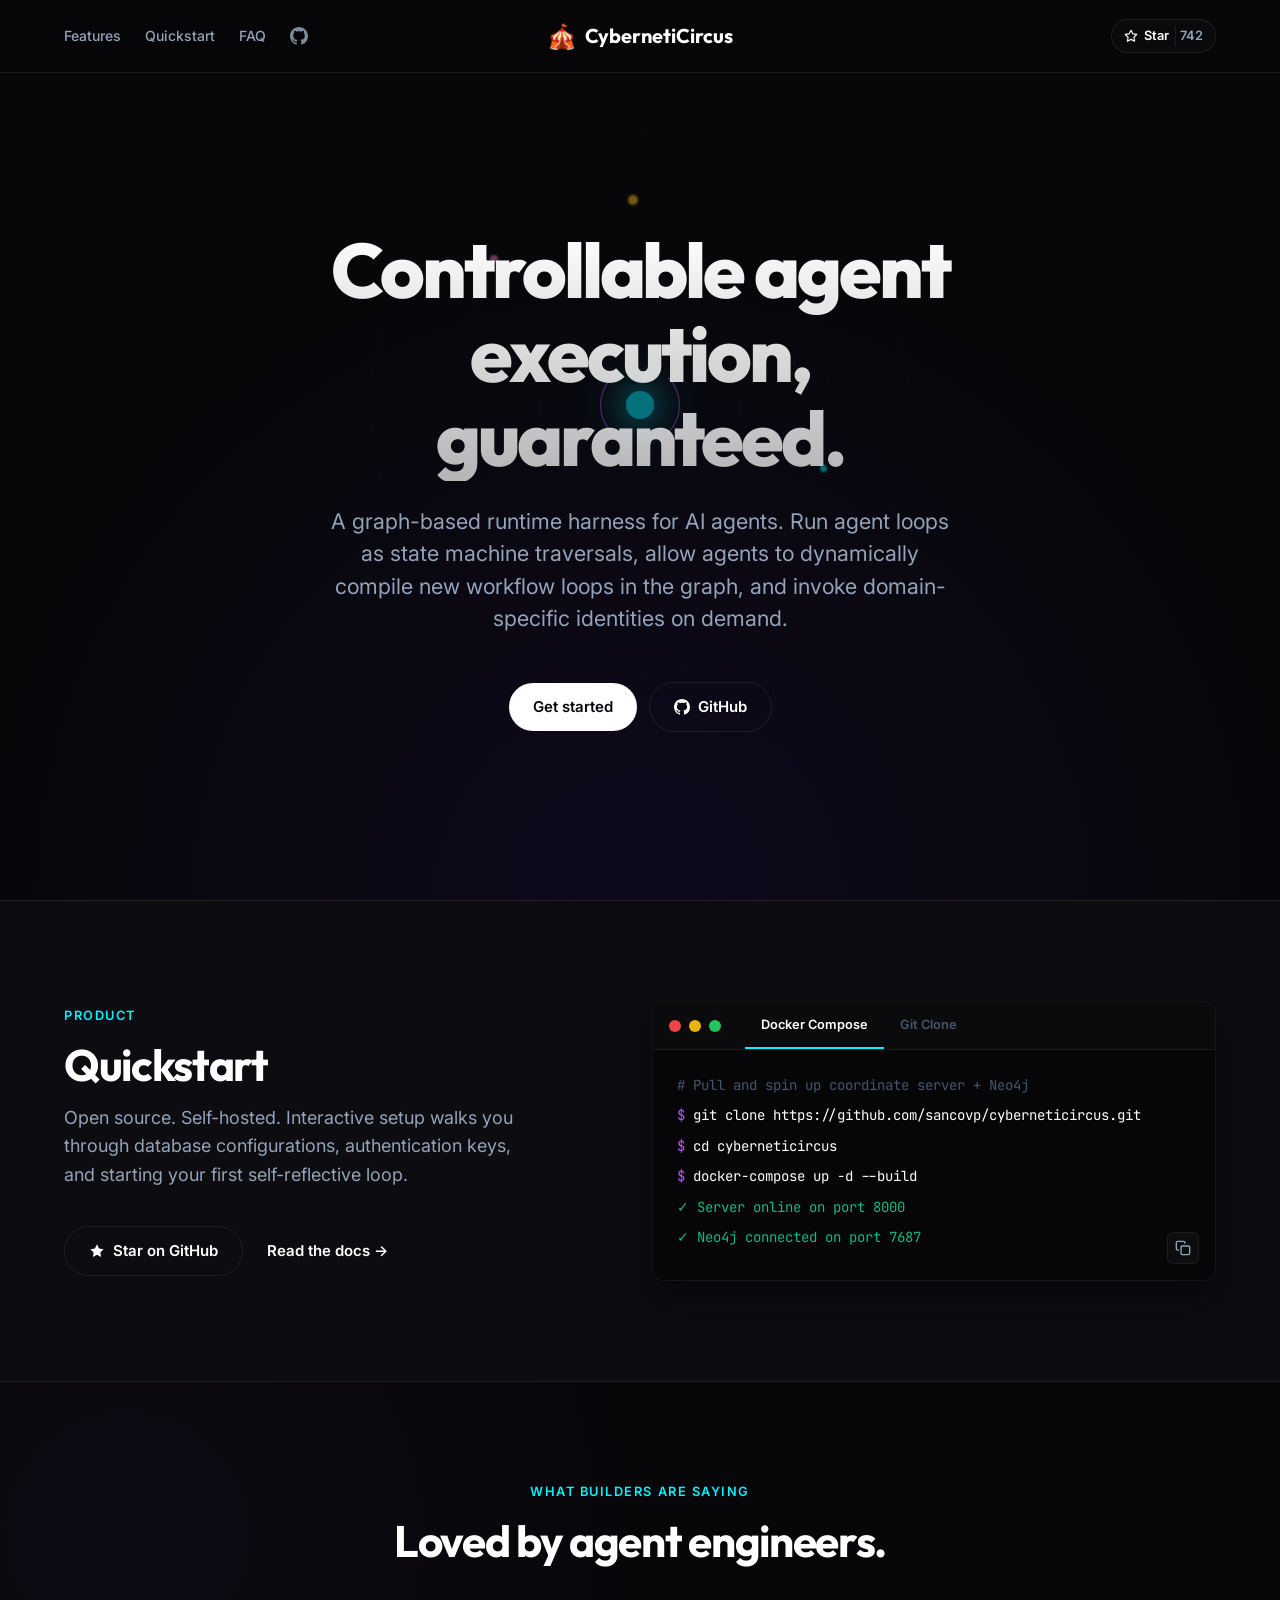
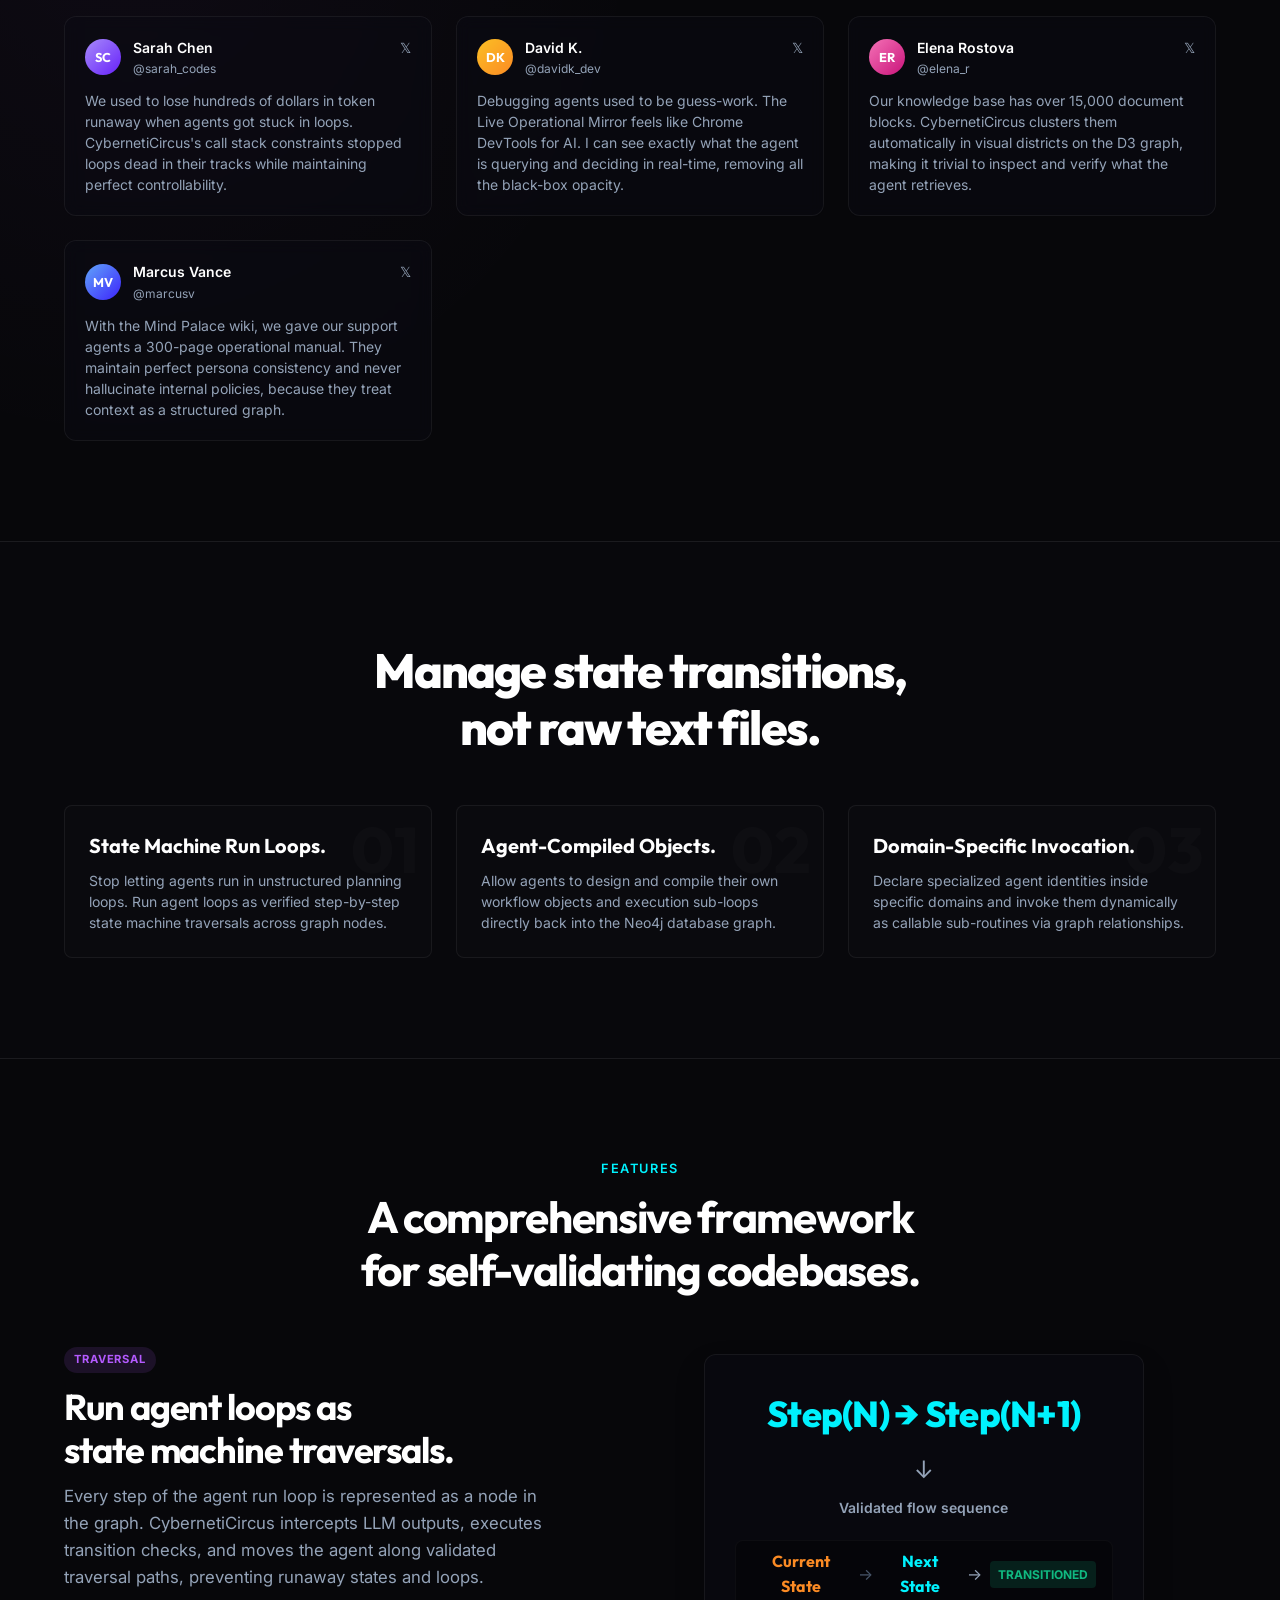
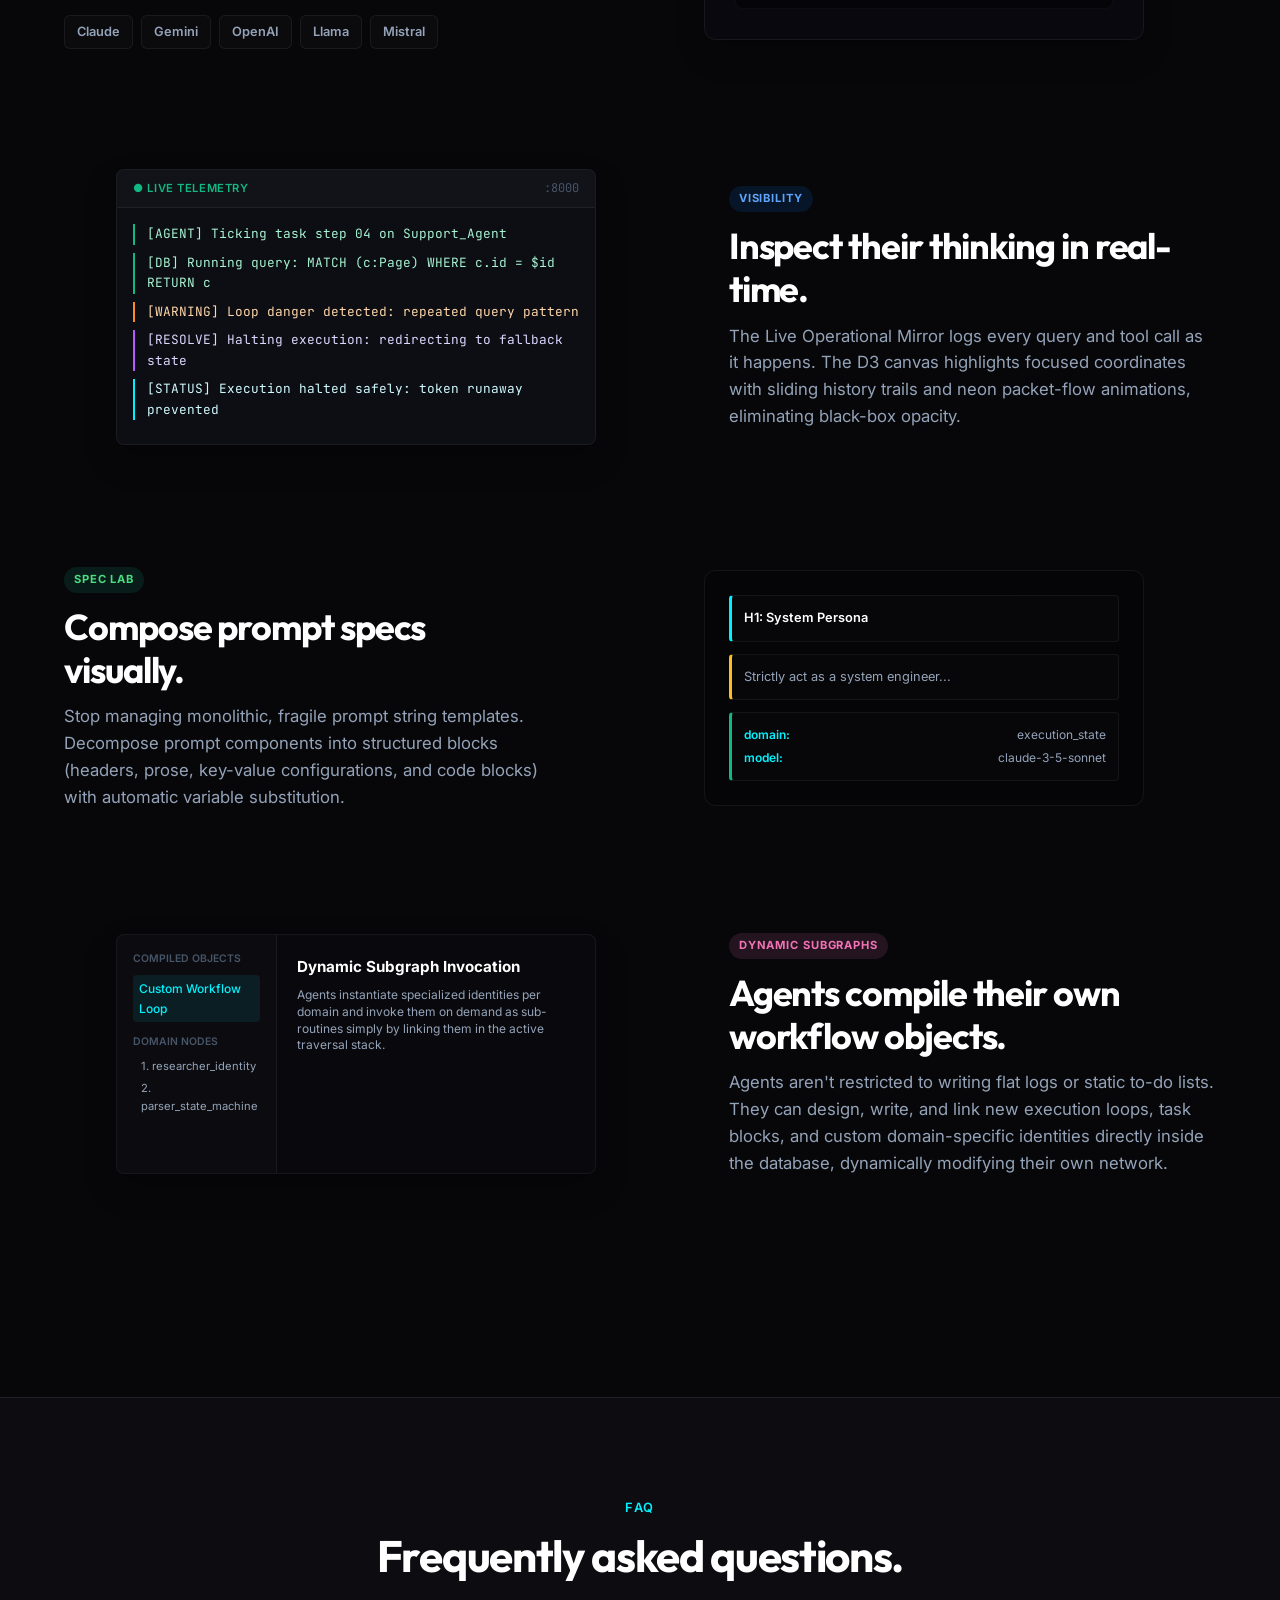
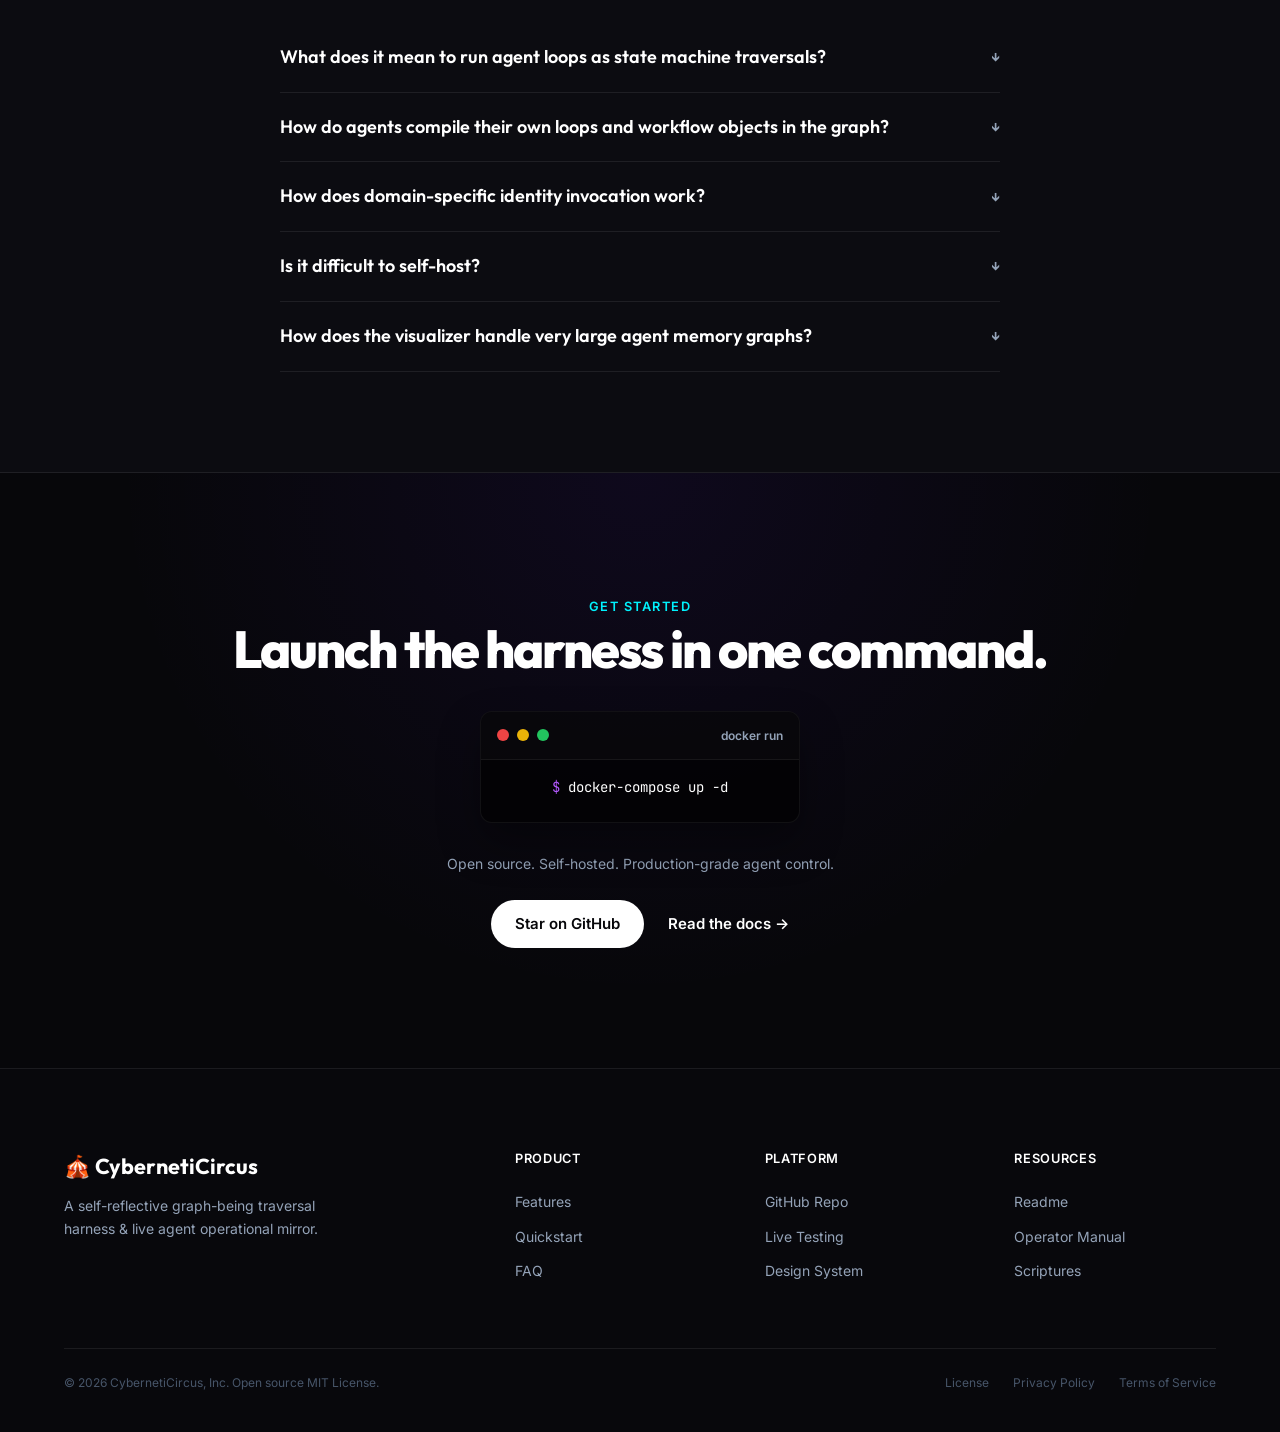
==== commit 7cdd64bf: "feat(landing): integrate state machine traversals and agent-compiled loop value pillars" ====
--- a/landing/index.html
+++ b/landing/index.html
@@ -58,7 +58,7 @@
 
         <div class="hero-content">
             <h1 class="hero-title">Controllable agent execution,<br>guaranteed.</h1>
-            <p class="hero-subtitle">Stop letting agents drift. CybernetiCircus compiles, traces, and restricts agent state transitions so they stay aligned with your core objectives.</p>
+            <p class="hero-subtitle">A graph-based runtime harness for AI agents. Run agent loops as state machine traversals, allow agents to dynamically compile new workflow loops in the graph, and invoke domain-specific identities on demand.</p>
             <div class="hero-actions">
                 <a href="#quickstart" class="btn btn-primary">Get started</a>
                 <a href="https://github.com/sancovp/cyberneticircus" class="btn btn-secondary" target="_blank">
@@ -210,18 +210,18 @@
             <div class="grid grid-3 mt-4">
                 <div class="m-card">
                     <span class="m-card-num">01</span>
-                    <h3>Lock database writes.</h3>
-                    <p>Stop agents from modifying databases or executing external commands unchecked. Define strict validation rules and gate writing queries.</p>
+                    <h3>State Machine Run Loops.</h3>
+                    <p>Stop letting agents run in unstructured planning loops. Run agent loops as verified step-by-step state machine traversals across graph nodes.</p>
                 </div>
                 <div class="m-card">
                     <span class="m-card-num">02</span>
-                    <h3>Decouple prompt state.</h3>
-                    <p>Keep prompts small and focused. Separate static agent personas and background rules from dynamic, short-lived task execution states.</p>
+                    <h3>Agent-Compiled Objects.</h3>
+                    <p>Allow agents to design and compile their own workflow objects and execution sub-loops directly back into the Neo4j database graph.</p>
                 </div>
                 <div class="m-card">
                     <span class="m-card-num">03</span>
-                    <h3>Enforce state steps.</h3>
-                    <p>Replace unpredictable LLM planning loops with a structured state machine. The agent moves step-by-step with guaranteed execution boundaries.</p>
+                    <h3>Domain-Specific Invocation.</h3>
+                    <p>Declare specialized agent identities inside specific domains and invoke them dynamically as callable sub-routines via graph relationships.</p>
                 </div>
             </div>
         </div>
@@ -233,12 +233,12 @@
             <span class="section-label text-center block">FEATURES</span>
             <h2 class="text-center">A comprehensive framework<br>for self-validating codebases.</h2>
 
-            <!-- FEATURE 1: Zero-Drift Execution -->
+            <!-- FEATURE 1: State Machine Traversal -->
             <div class="feature-row mt-4">
                 <div class="feature-text">
-                    <span class="feature-badge badge-lavender">CONTROLLABILITY</span>
-                    <h3>Zero-Drift Execution.<br>Guardrails that actually work.</h3>
-                    <p>Static identity profiles are invariant. CybernetiCircus intercepts LLM-generated actions in real-time, checks them against your predefined schemas, and blocks any self-modifying query that drifts from core task boundaries.</p>
+                    <span class="feature-badge badge-lavender">TRAVERSAL</span>
+                    <h3>Run agent loops as<br>state machine traversals.</h3>
+                    <p>Every step of the agent run loop is represented as a node in the graph. CybernetiCircus intercepts LLM outputs, executes transition checks, and moves the agent along validated traversal paths, preventing runaway states and loops.</p>
                     <div class="icon-logos mt-2">
                         <div class="logo-box" title="Claude">Claude</div>
                         <div class="logo-box" title="Gemini">Gemini</div>
@@ -249,16 +249,16 @@
                 </div>
                 <div class="feature-visual">
                     <div class="formula-box">
-                        <div class="formula-equation">State ∈ Constraints</div>
+                        <div class="formula-equation">Step(N) &rarr; Step(N+1)</div>
                         <div class="formula-arrow">&darr;</div>
-                        <div class="formula-result">Real-time transition validation</div>
+                        <div class="formula-result">Validated flow sequence</div>
                         <!-- CSS transformation animation -->
                         <div class="transition-container">
-                            <span class="letter j-layer">Action</span>
+                            <span class="letter j-layer">Current State</span>
                             <span class="divider-slash">&rarr;</span>
-                            <span class="letter ani-layer">Validator</span>
+                            <span class="letter ani-layer">Next State</span>
                             <span class="arrow-right">&rarr;</span>
-                            <span class="badge-success">ALLOWED (100% Aligned)</span>
+                            <span class="badge-success">TRANSITIONED</span>
                         </div>
                     </div>
                 </div>
@@ -307,25 +307,25 @@
                 </div>
             </div>
 
-            <!-- FEATURE 4: Mind Palace Wiki -->
+            <!-- FEATURE 4: Agent-Generated Subgraphs -->
             <div class="feature-row reverse mt-4">
                 <div class="feature-text">
-                    <span class="feature-badge badge-pink">CONTEXT GRAPHS</span>
-                    <h3>Structured context, not chaotic database dumps.</h3>
-                    <p>Store agent reference manuals, system rules, and wikis in a semantic graph. Keep retrieval compact, hierarchical, and perfectly optimized for vector search relevance, yielding 10x higher RAG accuracy.</p>
+                    <span class="feature-badge badge-pink">DYNAMIC SUBGRAPHS</span>
+                    <h3>Agents compile their own workflow objects.</h3>
+                    <p>Agents aren't restricted to writing flat logs or static to-do lists. They can design, write, and link new execution loops, task blocks, and custom domain-specific identities directly inside the database, dynamically modifying their own network.</p>
                 </div>
                 <div class="feature-visual">
                     <div class="mindpalace-mockup">
                         <div class="mp-sidebar">
-                            <div class="mp-section-title">Context Wikis</div>
-                            <div class="mp-item active">Operational Rules</div>
-                            <div class="mp-section-title">Manual Pages</div>
-                            <div class="mp-subitem">1. api_gating_schemas</div>
-                            <div class="mp-subitem">2. error_fallback_rules</div>
+                            <div class="mp-section-title">Compiled Objects</div>
+                            <div class="mp-item active">Custom Workflow Loop</div>
+                            <div class="mp-section-title">Domain Nodes</div>
+                            <div class="mp-subitem">1. researcher_identity</div>
+                            <div class="mp-subitem">2. parser_state_machine</div>
                         </div>
                         <div class="mp-body">
-                            <h4>Visual Editor Parity</h4>
-                            <p>Enable non-technical operators to update agent knowledge wikis through a Notion-like UI that syncs in real-time to the database graph.</p>
+                            <h4>Dynamic Subgraph Invocation</h4>
+                            <p>Agents instantiate specialized identities per domain and invoke them on demand as sub-routines simply by linking them in the active traversal stack.</p>
                         </div>
                     </div>
                 </div>
@@ -341,23 +341,23 @@
 
             <div class="faq-accordion">
                 <details class="faq-item">
-                    <summary class="faq-question">How does CybernetiCircus prevent agents from getting stuck in loops? <span class="faq-arrow">&darr;</span></summary>
+                    <summary class="faq-question">What does it mean to run agent loops as state machine traversals? <span class="faq-arrow">&darr;</span></summary>
                     <div class="faq-answer">
-                        <p>We wrap agent actions in structured state machine traversal steps. If an agent repeats queries or exceeds pre-defined turn boundaries, the call stack is automatically halted or redirected to a fallback state, preventing runaway token costs.</p>
+                        <p>Instead of letting an agent decide its next move in a free-text prompt, its operational logic is mapped as structured <code>:TraversalStep</code> nodes in the Neo4j graph. The agent progresses along validated paths, executing pre-configured rules and validations at each node, preventing infinite loops and logic drift.</p>
                     </div>
                 </details>
 
                 <details class="faq-item">
-                    <summary class="faq-question">Is CybernetiCircus model-agnostic? <span class="faq-arrow">&darr;</span></summary>
+                    <summary class="faq-question">How do agents compile their own loops and workflow objects in the graph? <span class="faq-arrow">&darr;</span></summary>
                     <div class="faq-answer">
-                        <p>Yes. It operates as an execution middleware layer. You can use any foundation LLM (Claude, Gemini, OpenAI, or local models) to generate decisions, while CybernetiCircus validates and tracks state transitions in the graph database.</p>
+                        <p>Because the database is a property graph, agents can run Cypher commands to generate new <code>:StateMachine</code> and <code>:TraversalStep</code> nodes dynamically. They can design complex, custom sub-loops, link them to new tasks, and write their own execution workflows on the fly.</p>
                     </div>
                 </details>
 
                 <details class="faq-item">
-                    <summary class="faq-question">What database does the platform require? <span class="faq-arrow">&darr;</span></summary>
+                    <summary class="faq-question">How does domain-specific identity invocation work? <span class="faq-arrow">&darr;</span></summary>
                     <div class="faq-answer">
-                        <p>It runs natively on Neo4j to store agent identities, state machines, and wiki pages as a unified graph. This allows the visualizer to map relationships and page satellite clusters dynamically.</p>
+                        <p>You can declare specialized agent profiles (e.g. specialized coder, security auditor, or researcher) as <code>:Identity</code> nodes restricted to specific domains. The main orchestrator agent can invoke these identities as callable sub-routines simply by linking to them in the graph traversal stack.</p>
                     </div>
                 </details>
 
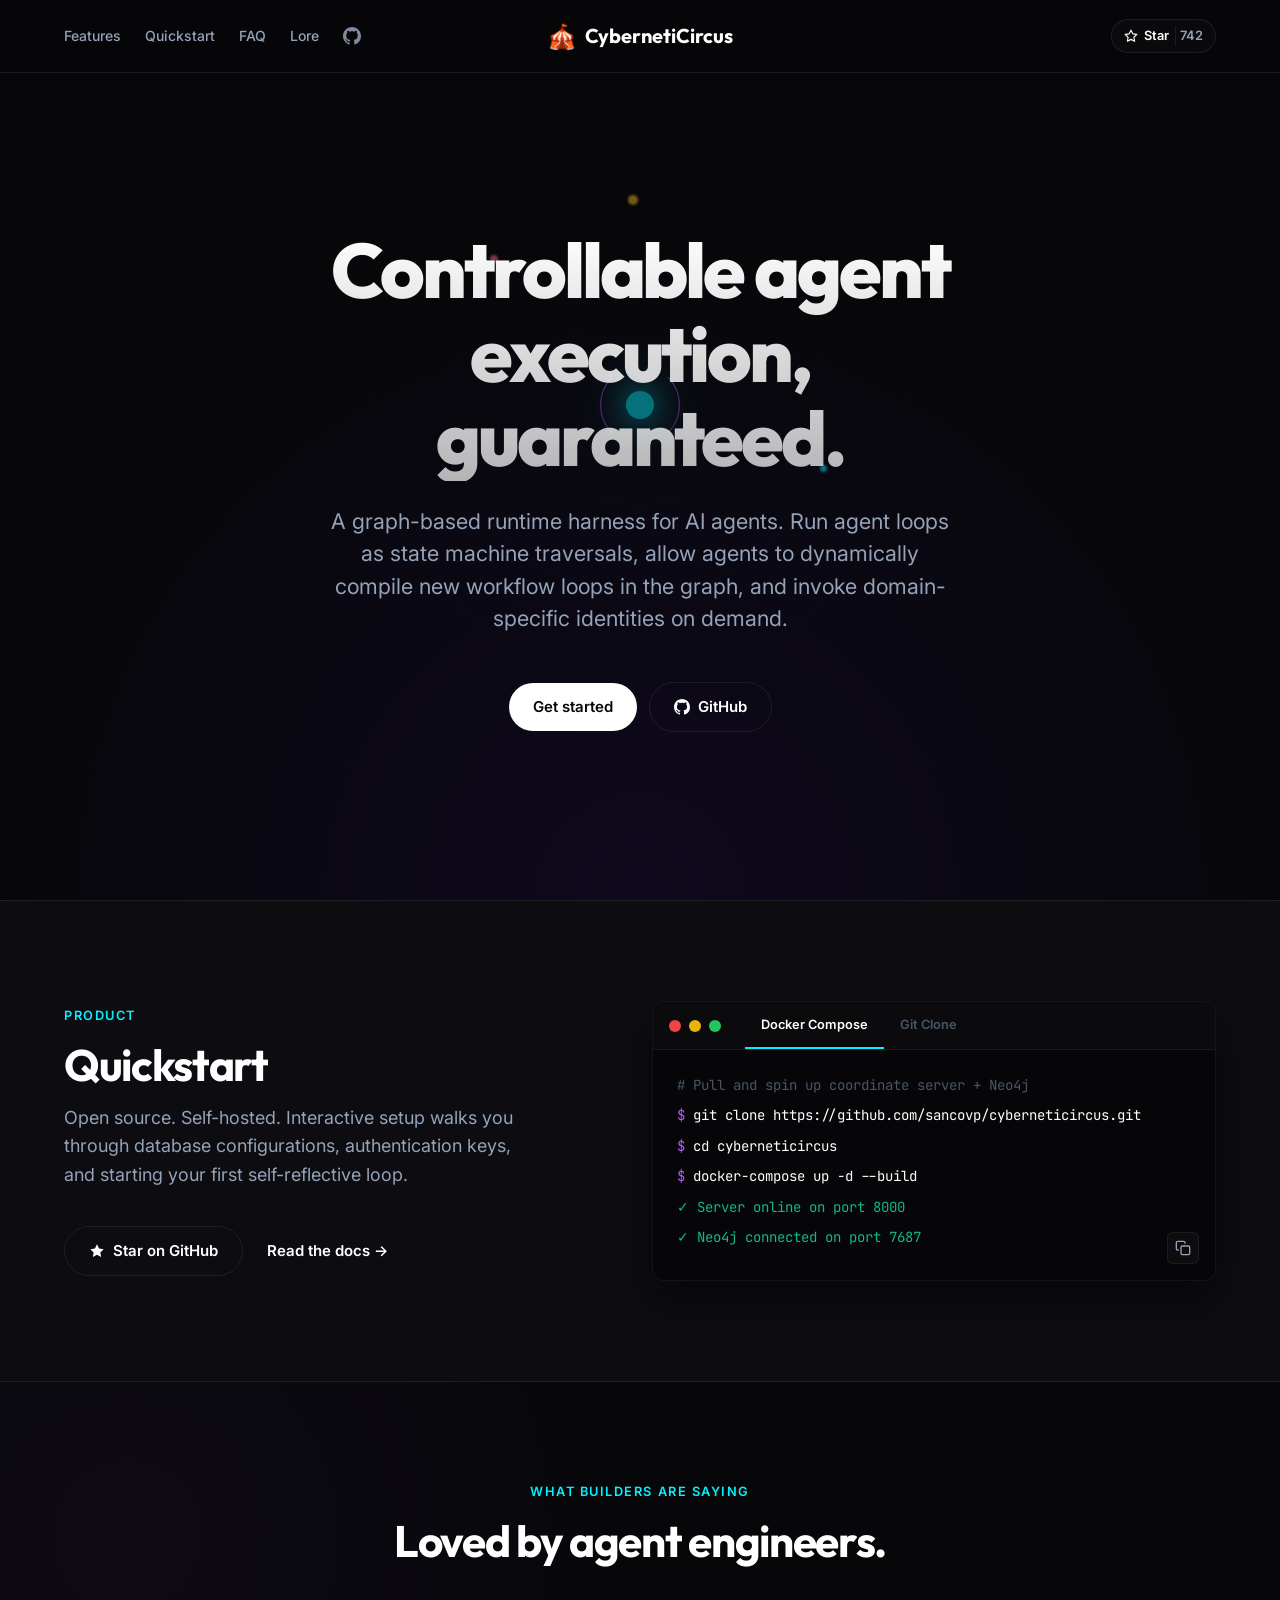
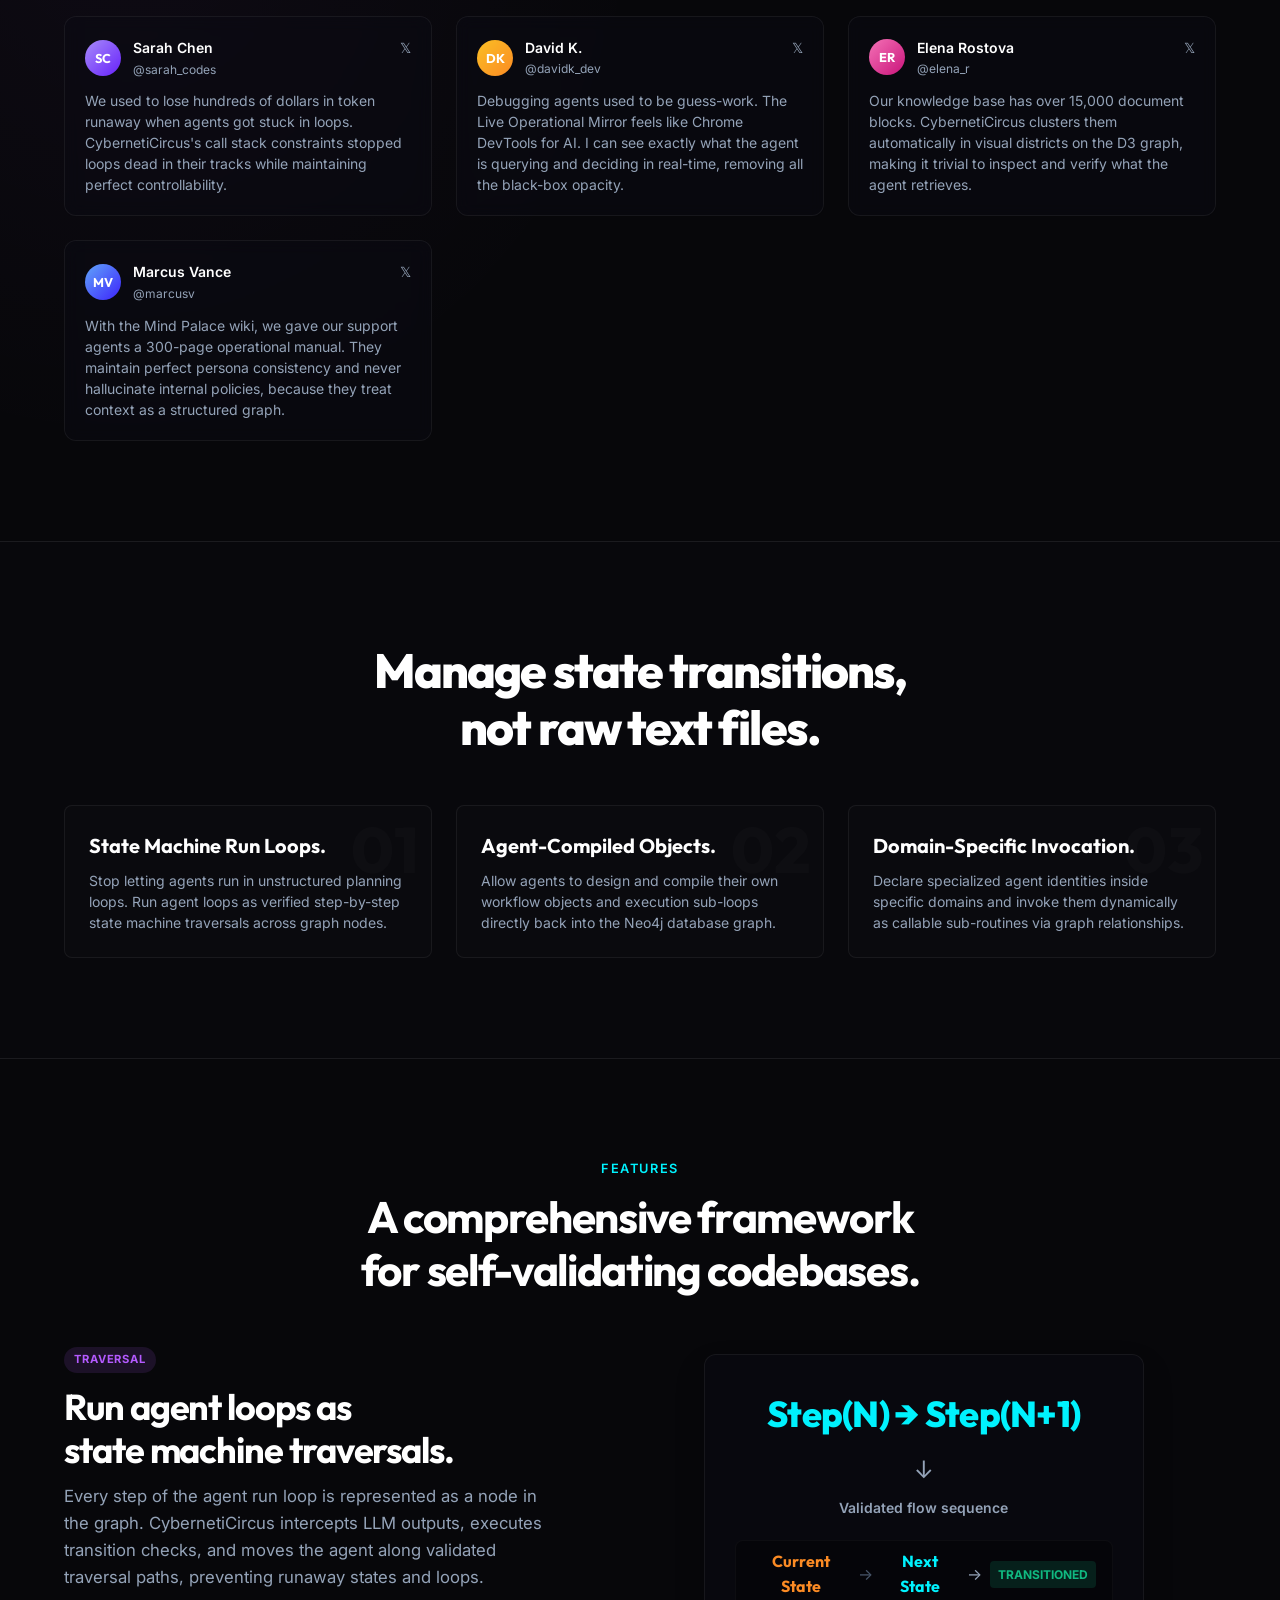
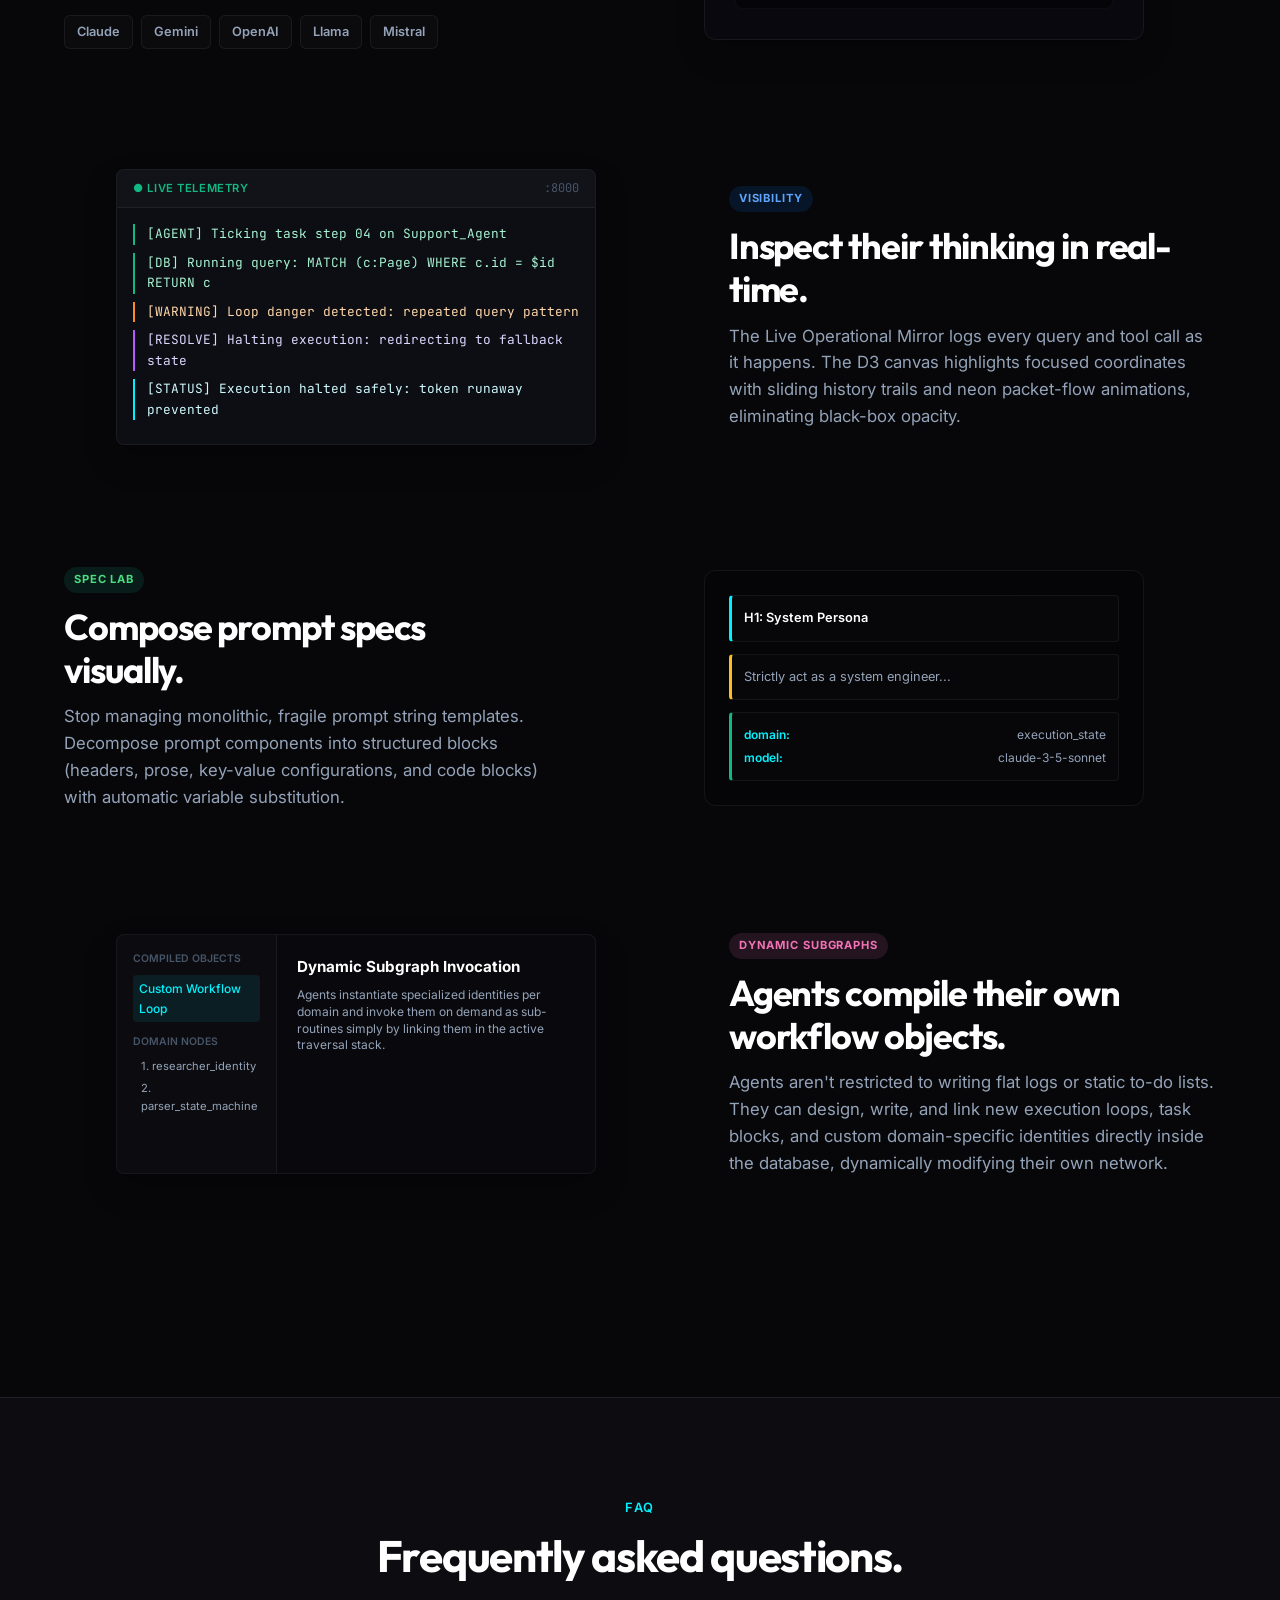
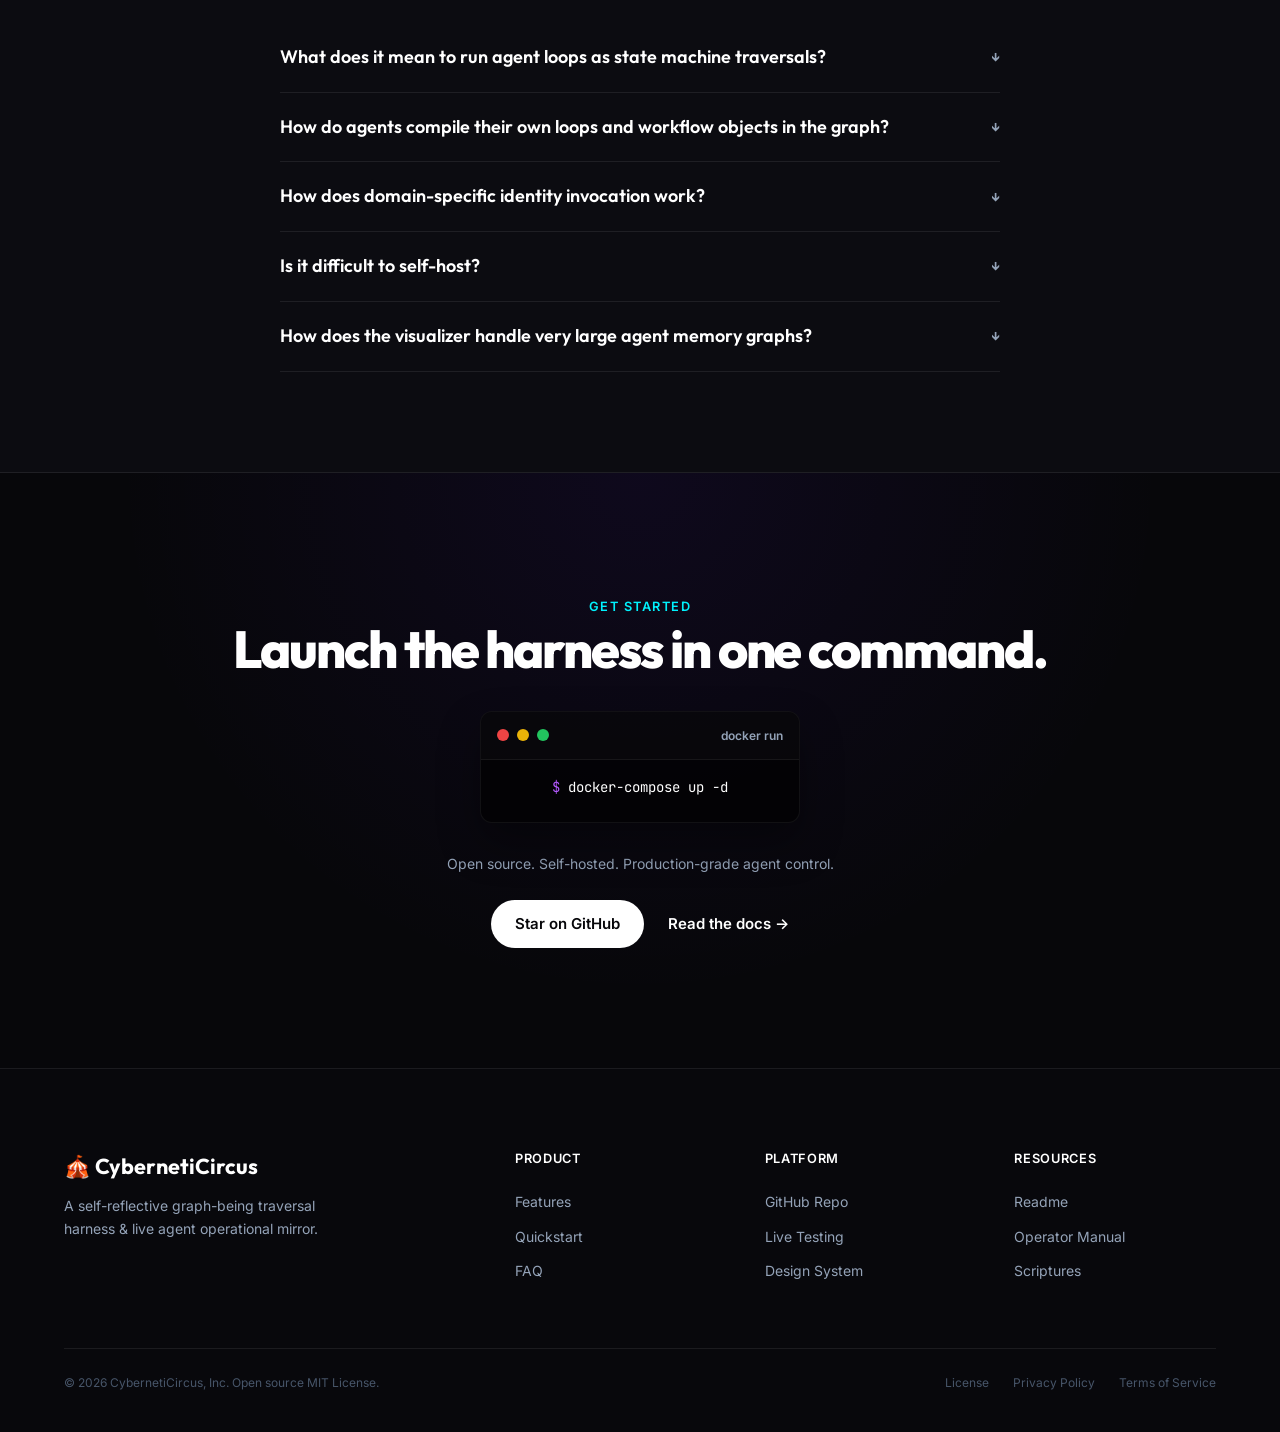
==== commit 59333769: "feat(landing): add game-like Jani scripture lore page as a funnel rabbit hole" ====
--- a/landing/index.html
+++ b/landing/index.html
@@ -19,6 +19,7 @@
                 <a href="#features" class="navbar-link">Features</a>
                 <a href="#quickstart" class="navbar-link">Quickstart</a>
                 <a href="#faq" class="navbar-link">FAQ</a>
+                <a href="lore.html" class="navbar-link">Lore</a>
                 <a href="https://github.com/sancovp/cyberneticircus" class="navbar-link navbar-link-icon" aria-label="GitHub" target="_blank">
                     <svg width="18" height="18" viewBox="0 0 24 24" fill="currentColor">
                         <path d="M12 0C5.37 0 0 5.37 0 12c0 5.31 3.435 9.795 8.205 11.385.6.105.825-.255.825-.57 0-.285-.015-1.23-.015-2.235-3.015.555-3.795-.735-4.035-1.41-.135-.345-.72-1.41-1.23-1.695-.42-.225-1.02-.78-.015-.795.945-.015 1.62.87 1.845 1.23 1.08 1.815 2.805 1.305 3.495.99.105-.78.42-1.305.765-1.605-2.67-.3-5.46-1.335-5.46-5.925 0-1.305.465-2.385 1.23-3.225-.12-.3-.54-1.53.12-3.18 0 0 1.005-.315 3.3 1.23.96-.27 1.98-.405 3-.405s2.04.135 3 .405c2.295-1.56 3.3-1.23 3.3-1.23.66 1.65.24 2.88.12 3.18.765.84 1.23 1.905 1.23 3.225 0 4.605-2.805 5.625-5.475 5.925.435.375.81 1.095.81 2.22 0 1.605-.015 2.895-.015 3.3 0 .315.225.69.825.57A12.02 12.02 0 0 0 24 12c0-6.63-5.37-12-12-12z"/>
--- a/landing/style.css
+++ b/landing/style.css
@@ -1287,3 +1287,170 @@
         gap: var(--space-sm);
     }
 }
+
+/* ============================================================================
+   LORE PAGE SPECIFIC STYLES
+   ============================================================================ */
+.lore-hero {
+    min-height: 50vh;
+    padding-top: 140px;
+    padding-bottom: 60px;
+    display: flex;
+    align-items: center;
+    justify-content: center;
+    position: relative;
+    text-align: center;
+    background: radial-gradient(circle at center bottom, rgba(0, 242, 254, 0.05) 0%, transparent 60%);
+}
+
+.lore-timeline {
+    position: relative;
+    max-width: 800px;
+    margin: 40px auto 100px;
+    padding: 0 var(--space-md);
+}
+
+.lore-timeline::before {
+    content: '';
+    position: absolute;
+    top: 0;
+    bottom: 0;
+    left: 28px;
+    width: 2px;
+    background: linear-gradient(to bottom, var(--neon-cyan), var(--neon-lavender), var(--neon-pink), rgba(255,255,255,0.01));
+    z-index: 1;
+}
+
+.timeline-item {
+    position: relative;
+    display: flex;
+    gap: 30px;
+    margin-bottom: 60px;
+    z-index: 2;
+}
+
+.timeline-marker {
+    width: 28px;
+    height: 28px;
+    border-radius: 50%;
+    background: var(--bg);
+    border: 2px solid var(--neon-cyan);
+    box-shadow: 0 0 10px rgba(0, 242, 254, 0.5);
+    flex-shrink: 0;
+    position: relative;
+    z-index: 3;
+    display: flex;
+    align-items: center;
+    justify-content: center;
+}
+
+.timeline-marker::after {
+    content: '';
+    width: 10px;
+    height: 10px;
+    border-radius: 50%;
+    background: var(--neon-cyan);
+    box-shadow: 0 0 10px var(--neon-cyan);
+}
+
+.timeline-item:nth-child(2) .timeline-marker { border-color: var(--neon-lavender); box-shadow: 0 0 10px rgba(180, 90, 255, 0.5); }
+.timeline-item:nth-child(2) .timeline-marker::after { background: var(--neon-lavender); box-shadow: 0 0 10px var(--neon-lavender); }
+.timeline-item:nth-child(3) .timeline-marker { border-color: var(--neon-pink); box-shadow: 0 0 10px rgba(244, 114, 182, 0.5); }
+.timeline-item:nth-child(3) .timeline-marker::after { background: var(--neon-pink); box-shadow: 0 0 10px var(--neon-pink); }
+.timeline-item:nth-child(4) .timeline-marker { border-color: var(--neon-yellow); box-shadow: 0 0 10px rgba(251, 191, 36, 0.5); }
+.timeline-item:nth-child(4) .timeline-marker::after { background: var(--neon-yellow); box-shadow: 0 0 10px var(--neon-yellow); }
+.timeline-item:nth-child(5) .timeline-marker { border-color: var(--neon-cyan); box-shadow: 0 0 10px rgba(0, 242, 254, 0.5); }
+.timeline-item:nth-child(5) .timeline-marker::after { background: var(--neon-cyan); box-shadow: 0 0 10px var(--neon-cyan); }
+
+.timeline-content {
+    background: var(--card-bg);
+    border: 1px solid var(--card-border);
+    border-radius: 12px;
+    padding: 24px;
+    width: 100%;
+    backdrop-filter: blur(12px);
+    transition: all 0.3s var(--t-smooth);
+}
+
+.timeline-content:hover {
+    transform: translateX(4px);
+    border-color: rgba(255, 255, 255, 0.12);
+    box-shadow: 0 10px 30px rgba(0, 0, 0, 0.25);
+}
+
+.timeline-chapter {
+    font-family: var(--font-mono);
+    font-size: 0.75rem;
+    font-weight: 700;
+    color: var(--neon-cyan);
+    letter-spacing: 0.1em;
+    margin-bottom: 6px;
+    text-transform: uppercase;
+}
+
+.timeline-item:nth-child(2) .timeline-chapter { color: var(--neon-lavender); }
+.timeline-item:nth-child(3) .timeline-chapter { color: var(--neon-pink); }
+.timeline-item:nth-child(4) .timeline-chapter { color: var(--neon-yellow); }
+.timeline-item:nth-child(5) .timeline-chapter { color: var(--neon-cyan); }
+
+.timeline-title {
+    font-family: var(--font-title);
+    font-size: 1.35rem;
+    font-weight: 700;
+    color: var(--ink-t);
+    margin-bottom: 12px;
+}
+
+.timeline-text {
+    font-size: 0.9rem;
+    color: var(--mono);
+    line-height: 1.6;
+    margin-bottom: 16px;
+}
+
+.timeline-status {
+    font-family: var(--font-mono);
+    font-size: 0.75rem;
+    background: rgba(0,0,0,0.3);
+    border-radius: 6px;
+    padding: 8px 12px;
+    color: #10b981;
+    border: 1px solid rgba(16, 185, 129, 0.15);
+    display: inline-block;
+}
+
+.timeline-status::before {
+    content: '● ';
+    animation: blinkLight 1.5s infinite ease-in-out;
+}
+
+.wtf-badge {
+    background: linear-gradient(90deg, var(--neon-pink), var(--neon-lavender));
+    color: var(--ink-t);
+    font-size: 0.7rem;
+    font-weight: 800;
+    letter-spacing: 0.15em;
+    padding: 6px 14px;
+    border-radius: 9999px;
+    display: inline-block;
+    margin-bottom: var(--space-sm);
+    text-transform: uppercase;
+    box-shadow: 0 0 15px rgba(244, 114, 182, 0.4);
+}
+
+@media (max-width: 768px) {
+    .lore-timeline::before {
+        left: 14px;
+    }
+    .timeline-item {
+        gap: 15px;
+    }
+    .timeline-marker {
+        width: 20px;
+        height: 20px;
+    }
+    .timeline-marker::after {
+        width: 6px;
+        height: 6px;
+    }
+}
